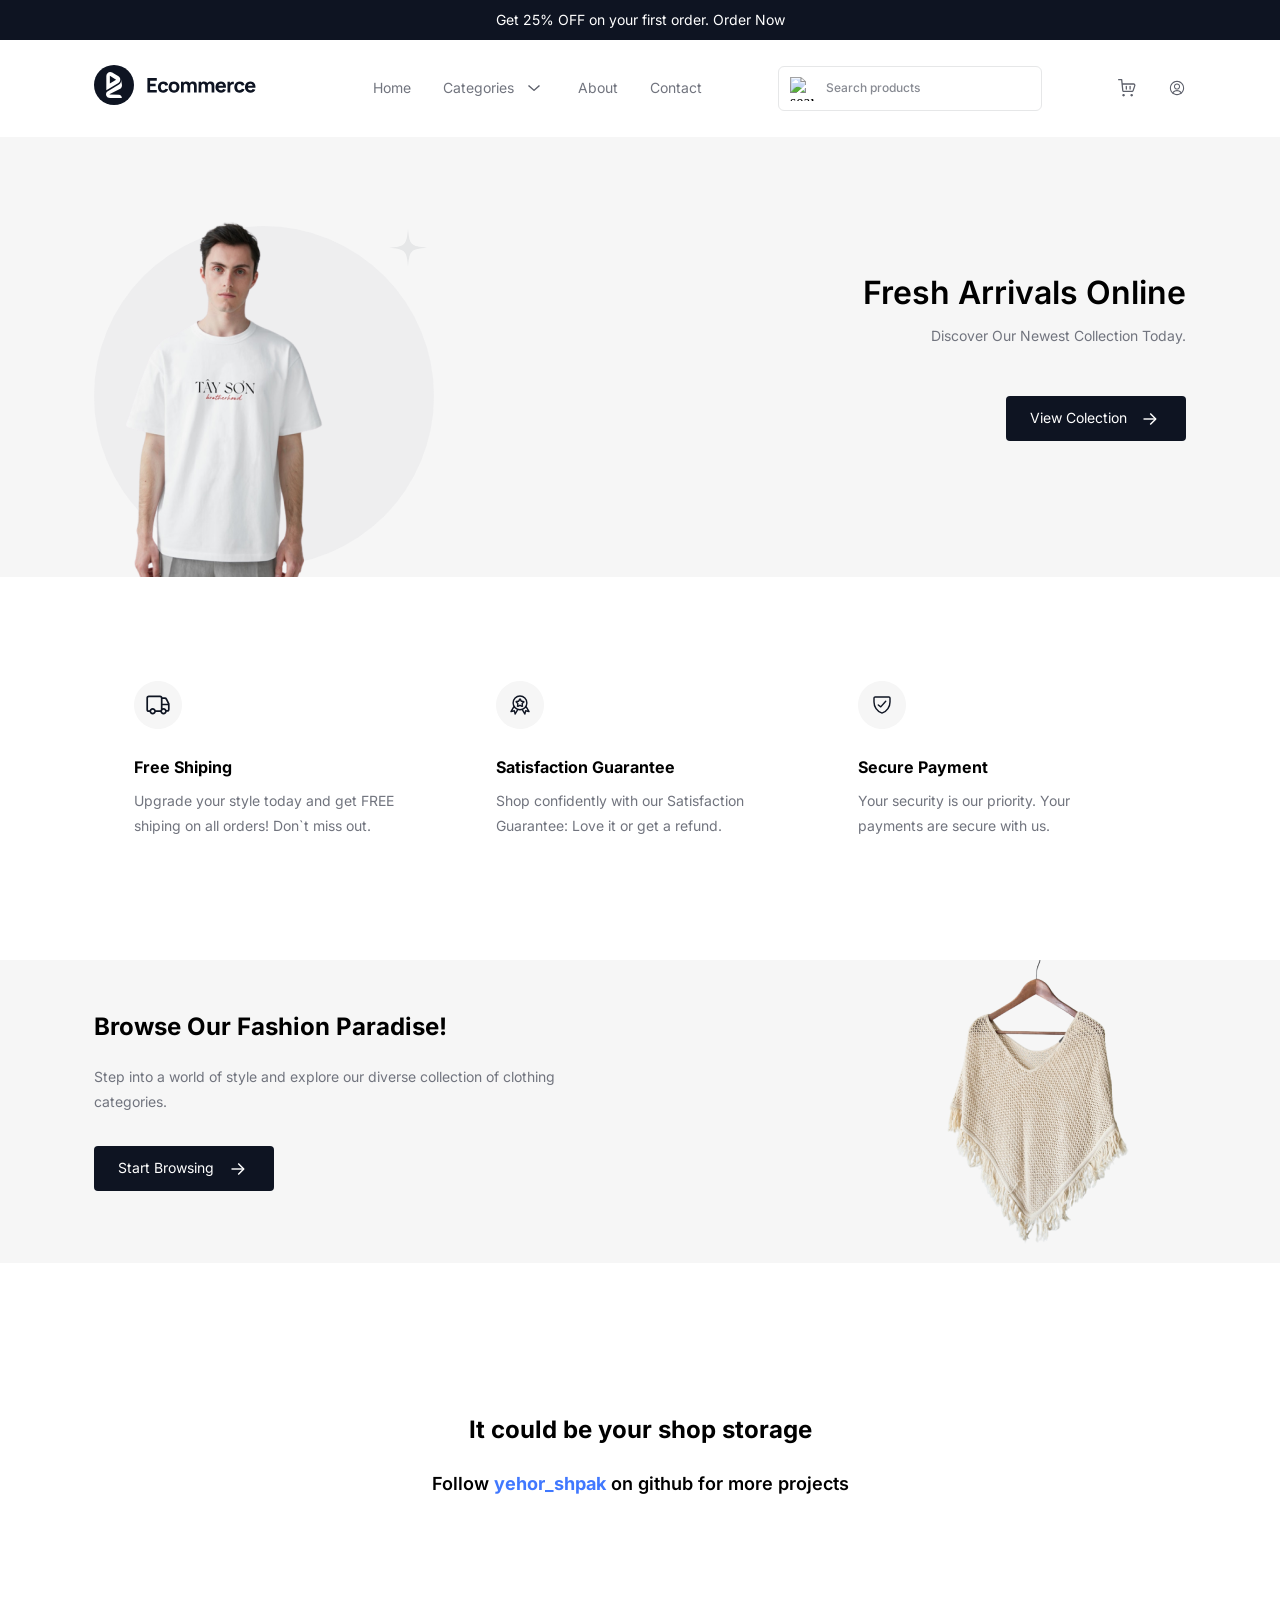
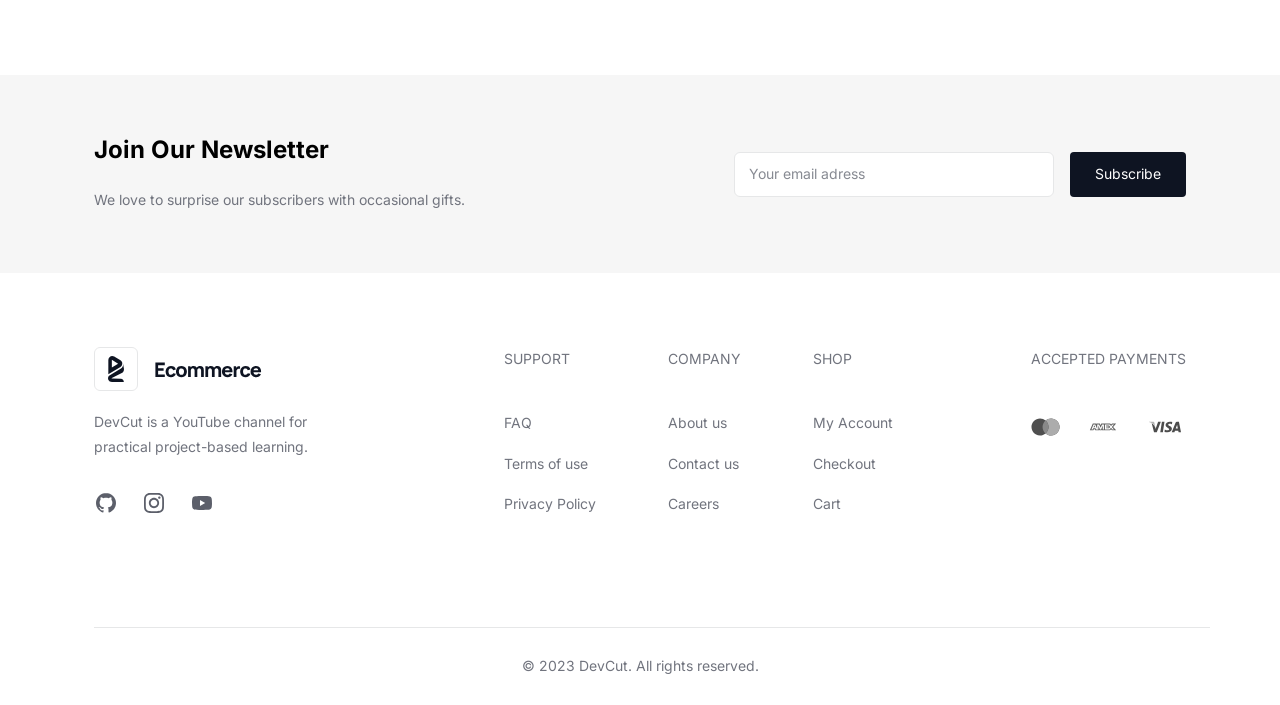
==== about.html @ 6234eda0 "create about page" ====
<!DOCTYPE html>
<html lang="en">

<head>
  <meta charset="UTF-8">
  <meta name="viewport" content="width=device-width, initial-scale=1.0">
  <title>E/About</title>
  <link rel="stylesheet" href="./css/main.css">
  <link rel="stylesheet" href="./css/about.css">
</head>

<body>
  <header>
    <aside class="aside-banner">
      <div class="container">
        <p class="banner">Get 25% OFF on your first order. Order Now</p>
      </div>
    </aside>
    <div class="container">
      <nav class="header__container">
        <a href="/"><img src="./images/svg/logo.svg" alt="logo"></a>
        <ul class="header__container__list">
          <li class="header__container__list__i"><a class="header__container__list__item" href="#">Home</a></li>
          <li class="header__container__list__i header__container__list__categories"><a
              class="header__container__list__item dropdown-menu__toggle" href="./categories.html">
              Categories
              <svg class="droptown__toggle__img" height="24" width="24">
                <use href="/images/svg/icons.svg#icon-Chevron-Down"></use>
              </svg></a>
            <div class="dropdown-menu__container">
              <ul class="dropdown-menu">
                <li class="dropdown-menu__item"><a href="#">Perfume</a></li>
                <li class="dropdown-menu__item"><a href="#">Trousers</a></li>
                <li class="dropdown-menu__item"><a href="#">Shoe</a></li>
                <li class="dropdown-menu__item"><a href="#">Handbag</a></li>
                <li class="dropdown-menu__item"><a href="#">Hat</a></li>
                <li class="dropdown-menu__item"><a href="#">Thermos</a></li>
              </ul>
            </div>
          </li>
          <li class="header__container__list__i"><a class="header__container__list__item" href="#">About</a></li>
          <li class="header__container__list__i"><a class="header__container__list__item" href="#">Contact</a></li>
        </ul>
        <div class="user-search">
          <input class="user__searcher" type="text" name="" id="user__searcher" placeholder=" ">
          <label class="user__searcher__label" for="user__searcher">Search products</label>
          <img class="search-image" src="./images/svg/search.svg" alt="searcher">
        </div>
        <div class="header-section__buttons">
          <button class="header-section__button" type="button">
            <svg height="18" width="18">
              <use href="/images/svg/icons.svg#icon-cart_button"></use>
            </svg>
          </button>
          <button class="header-section__button" type="button">
            <svg height="18" width="18">
              <use href="/images/svg/icons.svg#icon-User_button"></use>
            </svg>
          </button>
        </div>
      </nav>
    </div>
  </header>
  <main>
    <section class="hero-section">
      <div class="container">
        <div class="hero-section__container">
          <div class="text">
            <h2 class="hero-section__container__heading">Fresh Arrivals Online</h2>
            <p class="hero-section__container__paragraph">Discover Our Newest Collection Today.</p>
            <a class="button buttons-center" href="./categories.html">View Colection<svg width="24" height="24">
                <use href="/images/svg/icons.svg#icon-Arrow-Right"></use>
              </svg>
            </a>
          </div>
          <div class="images">
            <img class="hero-section__image" src="./images/man-white-t-shirt.png" alt="Men">
          </div>
        </div>
      </div>
    </section>
    <section class="advantages-section">
      <div class="container">
        <ul class="advantages-section__list">
          <li class="advantages-section__list__item">
            <article>
              <svg class="advantages-section__list__item__image" width="48" height="48">
                <use href="/images/svg/icons.svg#icon-delivery-car"></use>
              </svg>
              <h5 class="advantages-section__list__item__heading">Free Shiping</h5>
              <p>Upgrade your style today and get FREE shiping on all orders! Don`t miss out.</p>
            </article>
          </li>
          <li class="advantages-section__list__item">
            <article>
              <svg class="advantages-section__list__item__image" width="48" height="48">
                <use href="/images/svg/icons.svg#icon-medal"></use>
              </svg>
              <h5 class="advantages-section__list__item__heading">Satisfaction Guarantee</h5>
              <p>Shop confidently with our Satisfaction Guarantee: Love it or get a refund.</p>
            </article>
          </li>
          <li class="advantages-section__list__item">
            <article>
              <svg class="advantages-section__list__item__image" width="48" height="48">
                <use href="/images/svg/icons.svg#icon-security"></use>
              </svg>
              <h5 class="advantages-section__list__item__heading">Secure Payment</h5>
              <p>Your security is our priority. Your payments are secure with us.</p>
            </article>
          </li>
        </ul>
      </div>
    </section>
    <section class="browsing-section">
      <div class="container">
        <div class="browsing-section__container">
          <div>
            <h3 class="browsing-section__heading">Browse Our Fashion Paradise!</h3>
            <p class="browsing-section__text">Step into a world of style and explore our diverse collection of clothing
              categories.</p>
            <a class="button buttons-center" href="./categories.html">Start Browsing <svg width="24" height="24">
                <use href="/images/svg/icons.svg#icon-Arrow-Right"></use>
              </svg></a>
          </div>
          <img class="browsing-section__image" src="./images/blouse.png" alt="Blouse">
        </div>
      </div>
    </section>
    <section class="description-section">
      <div class="container">
        <div class="description-section__container">
          <h3>It could be your shop storage </h3>
          <h4>Follow <a class="description-section__url" href="https://github.com/shpakegorka">yehor_shpak</a> on github for more
          projects</h4>
        </div>
      </div>
    </section>
    <section class="pre-footer-section">
      <div class="container">
        <div class="pre-footer-section__container">
          <div class="pre-footer-section__container__text">
            <h3>Join Our Newsletter</h3>
            <p>We love to surprise our subscribers with occasional gifts.</p>
          </div>
          <div class="user-email">
            <input class="user-email__input" type="text" name="" id="user-email" placeholder=" ">
            <label class="user-email__input__label" for="user-email">Your email adress</label>
            <button class="button subscribe-button" type="button">Subscribe</button>
          </div>
        </div>
      </div>
    </section>
  </main>
  <footer>
    <div class="container">
      <div class="footer__container">
        <div class="footer__container__logos">
          <a href="/">
            <img class="footer__container__logo" src="./images/svg/footer-logo.svg" alt="logo">
          </a>
          <p class="footer__container__logos__text">DevCut is a YouTube channel for practical project-based learning.
          </p>
          <div class="footer__container__logos__socials">
            <a href="#" target="_blank">
              <svg height="24" width="24">
                <use href="/images/svg/icons.svg#icon-Github"></use>
              </svg>
            </a>
            <a href="#" target="_blank">
              <svg height="24" width="24">
                <use href="/images/svg/icons.svg#icon-Instagram"></use>
              </svg>
            </a>
            <a href="#" target="_blank">
              <svg height="24" width="24">
                <use href="/images/svg/icons.svg#icon-Youtube"></use>
              </svg>
            </a>
          </div>
        </div>
        <div class="footer__container__text">
          <div>
            <p class="footer__container__text__heading">SUPPORT</p>
            <a href="#">
              <p class="footer__container__text__paragraph">FAQ</p>
            </a>
            <a href="#">
              <p class="footer__container__text__paragraph">Terms of use</p>
            </a>
            <a href="#">
              <p>Privacy Policy</p>
            </a>
          </div>
          <div>
            <p class="footer__container__text__heading">COMPANY</p>
            <a href="#">
              <p class="footer__container__text__paragraph">About us</p>
            </a>
            <a href="#">
              <p class="footer__container__text__paragraph">Contact us</p>
            </a>
            <a href="#">
              <p>Careers</p>
            </a>
          </div>
          <div>
            <p class="footer__container__text__heading">SHOP</p>
            <a href="#">
              <p class="footer__container__text__paragraph">My Account</p>
            </a>
            <a href="#">
              <p class="footer__container__text__paragraph">Checkout</p>
            </a>
            <a href="#">
              <p>Cart</p>
            </a>
          </div>
        </div>
        <div>
          <p class="footer__container__text__payments">ACCEPTED PAYMENTS</p>
          <div class="footer__container__payments__logos">
            <svg width="30" height="32">
              <use href="/images/svg/icons.svg#icon-Mastercard"></use>
            </svg>
            <svg width="56" height="32">
              <use href="/images/svg/icons.svg#icon-Amex"></use>
            </svg>
            <svg width="42" height="32">
              <use href="/images/svg/icons.svg#icon-Visa"></use>
            </svg>
          </div>
        </div>
      </div>
      <div class="footer__ended__container">
        <p class="footer__ended__text">&copy 2023 DevCut. All rights reserved.</p>
      </div>
    </div>
  </footer>
</body>

</html>
---- css/main.css ----
/* inter-regular - Regular */
@font-face {
  font-display: swap;
  font-family: 'Inter';
  font-style: normal;
  font-weight: 400;
  src: url('../fonts/inter-v20-latin-regular.woff2') format('woff2');
}

/* inter-500 - Medium */
@font-face {
  font-display: swap;
  font-family: 'Inter';
  font-style: normal;
  font-weight: 500;
  src: url('../fonts/inter-v20-latin-500.woff2') format('woff2');
}

/* inter-600 - Semi Bold */
@font-face {
  font-display: swap;
  font-family: 'Inter';
  font-style: normal;
  font-weight: 600;
  src: url('../fonts/inter-v20-latin-600.woff2') format('woff2');
}

/* inter-700 - Bold */
@font-face {
  font-display: swap;
  font-family: 'Inter';
  font-style: normal;
  font-weight: 700;
  src: url('../fonts/inter-v20-latin-700.woff2') format('woff2');
}

:root {
  --color-primary-b900: #4078FF;
  --color-primary-b800: #5C83FF;
  --color-primary-b700: #728FFF;
  --color-primary-b600: #869AFF;
  --color-primary-b500: #97A6FF;
  --color-primary-b400: #A8B2FF;
  --color-primary-b300: #B7BFFF;
  --color-primary-b200: #E3E5FF;
  --color-primary-b100: #F0F1FF;

  --color-neutral-b900: #0E1422;
  --color-neutral-b700: #333845;
  --color-neutral-b600: #474B57;
  --color-neutral-b500: #5C5F6A;
  --color-neutral-b400: #71747E;
  --color-neutral-b300: #878A92;
  --color-neutral-b200: #B6B7BC;
  --color-neutral-b100: #E6E7E8;

  --color-neutral-w200: #E9E9EB;
  --color-neutral-w100: #F6F6F6;
  --color-neutral-w900: #FFFFFF;

  --color-semantic-blue-b900: #306CEF;
  --color-semantic-blue-b800: #477CF1;
  --color-semantic-blue-b700: #5E8CF3;
  --color-semantic-blue-b600: #759DF4;
  --color-semantic-blue-b500: #8CADF6;
  --color-semantic-blue-b400: #A3BEF8;
  --color-semantic-blue-b300: #BACEFA;
  --color-semantic-blue-b200: #D1DEFB;
  --color-semantic-blue-b100: #E8EFFD;

  --color-semantic-green-g900: #057234;
  --color-semantic-green-g800: #2C7F45;
  --color-semantic-green-g700: #458B56;
  --color-semantic-green-g600: #5A9868;
  --color-semantic-green-g500: #6FA479;
  --color-semantic-green-g400: #83B18B;
  --color-semantic-green-g300: #98BE9E;
  --color-semantic-green-g200: #C1D8C4;
  --color-semantic-green-g100: #D5E5D7;

  --color-semantic-red-r900: #BE1313;
  --color-semantic-red-r800: #C83727;
  --color-semantic-red-r700: #D14F3A;
  --color-semantic-red-r600: #D9644E;
  --color-semantic-red-r500: #E17862;
  --color-semantic-red-r400: #E88C77;
  --color-semantic-red-r300: #EE9F8D;
  --color-semantic-red-r200: #F8C5B9;
  --color-semantic-red-r100: #FBD9D0;


  --color-semantic-yellow-y900: #F3B40A;
  --color-semantic-yellow-y800: #F6BB33;
  --color-semantic-yellow-y700: #F9C14C;
  --color-semantic-yellow-y600: #FBC862;
  --color-semantic-yellow-y500: #FDCF76;
  --color-semantic-yellow-y400: #FFD58A;
  --color-semantic-yellow-y300: #FFDC9E;
  --color-semantic-yellow-y200: #FFEAC4;
  --color-semantic-yellow-y100: #FFF1D8;

  --color-primary-brown-b100: #48321C;
}


/* Base */

* {
  box-sizing: border-box;
}

body {
  margin: 0;
}

h1, h2, h3, h4, h5, h6, p, a, span {
  margin-top: 0;
}

.aside-banner {
  background-color: var(--color-neutral-b900);
}

.container {
  padding: 0 24px;
  margin: 0 auto;
  width: 100%;
  max-width: 1140px;
}


a {
  text-decoration: none;
  color: var(--color-neutral-b900);
}

ul {
  list-style-type: none;
}

h1 {
  font-family: 'Inter', sans-serif;
  font-size: 40px;
  line-height: 150%;
  font-weight: 600;
}

h2 {
  font-family: 'Inter', sans-serif;
  font-size: 32px;
  font-weight: 600;
}

h3 {
  font-family: 'Inter', sans-serif;
  font-size: 24px;
  font-weight: 700;
}

h4 {
  font-family: 'Inter', sans-serif;
  font-size: 18px;
  font-weight: 600;
}

h5 {
  font-family: 'Inter', sans-serif;
  font-size: 16px;
  font-weight: 700;
}

h6 {
  font-family: 'Inter', sans-serif;
  font-size: 14px;
  font-weight: 600;
}

p, a, button, span {
  font-family: 'Inter', sans-serif;
  font-size: 14px;
  line-height: 175%;
  font-weight: 400;
  color: var(--color-neutral-b400);
  margin-bottom: 0;
}

label {
  font-family: 'Inter', sans-serif;
  font-size: 12px;
  line-height: 24px;
  font-weight: 500;
  color: var(--color-neutral-b300);
}

/* Banner */

.banner {
  background-color: var(--color-neutral-b900);
  color: var(--color-neutral-w900);
  text-align: center;
  height: 40px;
  padding: 8px 0;
  margin-bottom: 0;
}


/* Header  */

header {
  position: relative;
  z-index: 4;
}

.header__container {
  display: flex;
  flex-direction: row;
  justify-content: space-between;
  align-items: center;
  flex-grow: 1;
  padding: 20px 0;
}

.header__container__list {
  display: flex;
  flex-direction: row;
  gap: 32px;
}

.header__container__list__item {
  display: flex;
  align-items: center;
  gap: 8px;
}

.header__container__list__i:hover {
  transform: scale(1.05);
}

.header__container__list__categories {
  display: inline-flex;
  position: relative;
}

.droptown__toggle__img:hover {
  transform: rotate(180deg);
}

.dropdown-menu__container {
  position: absolute;
  top: 100%;
  left: 0px;
  background-color: var(--color-neutral-b100);
  border-radius: 4px;
  opacity: 0;
  visibility: hidden;
  transform: translateY(10px);
  transition: opacity 0.2s ease, transform 0.2s ease, visibility 0.2s;
  transition-duration: 0.5s;
}

.header__container__list__categories:hover .dropdown-menu__container {
  opacity: 1;
  visibility: visible;
  transform: translateY(0);
}

.droptown__toggle__img {
  transition-duration: 0.5s;
}

.header__container__list__categories:hover .droptown__toggle__img {
  transform: rotate(180deg);
}

.dropdown-menu {
  padding: 0 35px 0 5px;
}

.dropdown-menu__item:hover {
  cursor: pointer;
  transform: scale(1.05);
}

.search-image {
  height: 46px;
  width: 48px;
  padding: 11px 12px;
  position: absolute;
  top: 0px;
  left: 0px;
}

.user-search {
  position: relative;
}

.user__searcher {
  width: 264px;
  height: 45px;
  border: 1px solid var(--color-neutral-b100);
  border-radius: 6px;
  padding: 10px 20px 10px 48px;
  color: var(--color-neutral-b500);
  font-family: 'Inter', sans-serif;
}

.user__searcher:focus {
  border-color: var(--color-neutral-b300);
  outline: none;
}

.user__searcher:focus + .user__searcher__label {
  display: none;
}

.user__searcher:not(:placeholder-shown)+ .user__searcher__label {
  display: none;
}

.user__searcher__label {
  position: absolute;
  left: 48px;
  top: 10px;
  display: flex;
  align-items: center;
  pointer-events: none;
}

.user__searcher__label:hover {
  cursor: text;
}

.header-section__buttons {
  display: flex;
  gap: 32px;
}

.header-section__button {
  background: none;
  border: none;
  padding: 0;
  max-height: 18px;
}

.header-section__button:hover {
  cursor: pointer;
  transform: scale(1.05);
}

/* Hero-section */

.hero-section {
  background-color: var(--color-neutral-w100);
  margin-bottom: 88px;
}

.hero-section__container {
  position: relative;
  padding: 136px 0 ;
  display: flex;
  flex-direction: row;
}

.text {
  flex-grow: 1;
}

.hero-section__container__heading {
  margin-bottom: 12px;
}

.hero-section__container__paragraph {
  margin-bottom: 48px;
}

.images::before {
  position: absolute;
  content: "";
  display: block;
  height: 340px;
  width: 340px;
  bottom: 11px;
  right: 0;
  background-image: url(/images/svg/ellipse.svg);
  background-repeat: no-repeat;
  z-index: 0;
}

.images::after {
  position: absolute;
  content: "";
  display: block;
  height: 38px;
  width: 38px;
  top: 92px;
  right: 295px;
  background-image: url(/images/svg/starsvg.svg);
  background-repeat: no-repeat;
  z-index: 0;
}

.hero-section__image {
  position: absolute;
  top: 66px;
  right: 0px;
  z-index: 1;
}

/* Advantages-section */
.advantages-section {
  margin-bottom: 72px;
}

.advantages-section__list {
  display: flex;
  justify-content: space-between;
}

.advantages-section__list__item {
  flex-basis: 328px;
  padding: 16px 56px 50px 0;
}

.advantages-section__list__item__image {
  margin-bottom: 24px;
}

.advantages-section__list__item__heading {
  margin-bottom: 12px;
}

/* Product-section */
.products-section {
  margin-bottom: 168px;
}

.products-section__container {
  display: flex;
  flex-direction: column;
  align-items: center;

}

.section__list__image {
  margin-bottom: 24px;
}

.section__list {
  display: flex;
  overflow: hidden;
  flex-wrap: wrap;
  justify-content: center;
  padding-left: 0;
  gap: 20px;
}

.section__list__li {
  flex-basis: calc(100%/4 - 60px);
}

.section__list__item {
  padding: 16px 8px;
}

.section__list__item:hover {
  transform: scale(1.05);
  transition: 0.5s;
  box-shadow: 0px 2px 3px 0px var(--color-neutral-b100), 2px 0px 3px 0px var(--color-neutral-b100);
}

.section__list__text {
  color: var(--color-neutral-b900);
  margin-bottom: 12px;
}

.section__list__container {
  display: flex;
  align-items: center;
  gap: 16px;
}

.section__list__label {
  color: var(--color-neutral-b900);
  border: 1px solid var(--color-neutral-b100);
  border-radius: 25px;
  padding: 2px 16px;
}

/* Browsing-section */

.browsing-section {
  background-color: var(--color-neutral-w100);
  margin-bottom: 152px;
}

.browsing-section__container {
  position: relative;
  padding: 52px 0 72px 0;
  display: flex;
  justify-content: space-between;
}

.browsing-section__heading {
  margin-bottom: 24px;
}

.browsing-section__text {
  margin-bottom: 32px;
  width: 462px;
}

.browsing-section__image {
  position: absolute;
  top: 0;
  right: 40px;
}

/* Latest-product-section */
.latest-product-section {
  margin-bottom: 192px;
}

.latest-product-section__button {
  margin-bottom: 48px;
}

.latest-product-section__image {
  margin-bottom: 24px;
}

.latest-product-section__container {
  display: flex;
  flex-direction: column;
  align-items: center;
}

.featured-product-section__button {
  background-color: transparent;
  border: 1px solid var(--color-neutral-w200);
  border-radius: 25px;
  padding: 3px 16px;
  color: var(--color-neutral-b900);
}

.featured-product-section__button:hover {
  cursor: pointer;
}

.latest-product-section__button {
  background-color: transparent;
  border: 1px solid transparent;
  padding: 3px 16px;
  color: var(--color-neutral-b500);
}

.latest-product-section__button:hover {
  cursor: pointer;
  border: 1px solid var(--color-neutral-w200);
  border-radius: 25px;
  color: var(--color-neutral-b900);
}

/* Pre-footer-section */

.pre-footer-section {
  background-color: var(--color-neutral-w100);
  margin-bottom: 74px;
}

.pre-footer-section__container {
  padding: 60px 0;
  display: flex;
  align-items: center;
}

.pre-footer-section__container__text {
  flex-grow: 1;
}

.user-email {
  position: relative;
  display: flex;
  justify-content: space-between;
  gap: 16px;
}

.user-email__input {
  padding: 10px 15px;
  width: 320px;
  height: 45px;
  border: 1px solid var(--color-neutral-b100);
  border-radius: 6px;
  color: var(--color-neutral-b500);
  font-family: 'Inter', sans-serif;
  font-size: 14px;
  font-weight: 400;
}

.user-email__input:focus {
  border-color: var(--color-neutral-b300);
  outline: none;
}

.user-email__input__label {
  position: absolute;
  left: 15px;
  top: 10px;
  font-family: "Inter", sans-serif;
  font-size: 14px;
  font-weight: 400;
}

.user-email__input__label:hover {
  cursor: text;
}

.user-email__input:focus +
.user-email__input__label {
  display: none;
}

.user-email__input:not(:placeholder-shown) +
.user-email__input__label {
  display: none;
}

/* Footer */

.footer__container {
  margin-bottom: 104px;
  display: flex;
}

.footer__container__logos {
  flex-basis: 272px;
}

.footer__container__logo {
  margin-bottom: 12px;
}

.footer__container__logos__text {
  margin-bottom: 32px;
}

.footer__container__logos__socials {
  display: flex;
  justify-content: start;
  gap: 24px;

}

.footer__container__text {
  display: flex;
  justify-content: center;
  gap: 72px;
  flex-grow: 1;
}

.footer__container__text__heading {
  margin-bottom: 40px;
}

.footer__container__text__paragraph {
  margin-bottom: 16px;
}

.footer__container__text__payments {
  margin-bottom: 40px;
}

.footer__container__payments__logos {
  display: flex;
  justify-content: space-between;
}

.footer__ended__container {
  position: relative;
  display: flex;
  justify-content: center;
  padding: 27px 0;
}

.footer__ended__text::before {
  position: absolute;
  left: 0;
  top: 0;
  display: block;
  content: " ";
  width: 1116px;
  height: 1px;
  background-color: var(--color-neutral-b100);
}

/* Button */
.button {
  width: 180px;
  height: 45px;
  background-color: var(--color-neutral-b900);
  color: var(--color-neutral-w900);
  border: none;
  border-radius: 4px;
  padding: 10px 24px;
}

.button:hover {
  cursor: pointer;
  background-color: var(--color-neutral-b700);
}

.subscribe-button {
  width: 116px;
}

.buttons-center {
  display: flex;
  align-items: center;
  justify-content: space-between;
}
---- css/about.css ----
/* Hero-section */

.hero-section {
  background-color: var(--color-neutral-w100);
  margin-bottom: 88px;
}

.hero-section__container {
  position: relative;
  padding: 136px 0;
  display: flex;
  flex-direction: row;
}

.text {
  flex-grow: 1;
  display: flex;
  flex-direction: column;
  align-items: flex-end;
}

.hero-section__container__heading {
  margin-bottom: 12px;
}

.hero-section__container__paragraph {
  margin-bottom: 48px;
}

.images::before {
  position: absolute;
  content: "";
  display: block;
  height: 340px;
  width: 340px;
  left: 0;
  bottom: 11px;
  right: 0;
  background-image: url(/images/svg/ellipse.svg);
  background-repeat: no-repeat;
  z-index: 0;
}

.images::after {
  position: absolute;
  content: "";
  display: block;
  height: 38px;
  width: 38px;
  top: 92px;
  left: 295px;
  background-image: url(/images/svg/starsvg.svg);
  background-repeat: no-repeat;
  z-index: 0;
}

.hero-section__image {
  position: absolute;
  top: 66px;
  left: 0px;
  z-index: 1;
}

/* Advantages-section */
.advantages-section {
  margin-bottom: 72px;
}

.advantages-section__list {
  display: flex;
  justify-content: space-between;
}

.advantages-section__list__item {
  flex-basis: 328px;
  padding: 16px 56px 50px 0;
}

.advantages-section__list__item__image {
  margin-bottom: 24px;
}

.advantages-section__list__item__heading {
  margin-bottom: 12px;
}

/* Describe-section */
.description-section__container {
  display: flex;
  flex-direction: column;
  justify-content: center;
  align-items: center;
  margin-bottom: 152px;
}

.description-section__url {
  font-family: "Inter", sans-serif;
  font-size: 18px;
  font-weight: 800;
  color: var(--color-primary-b900);
  text-align: center;
}
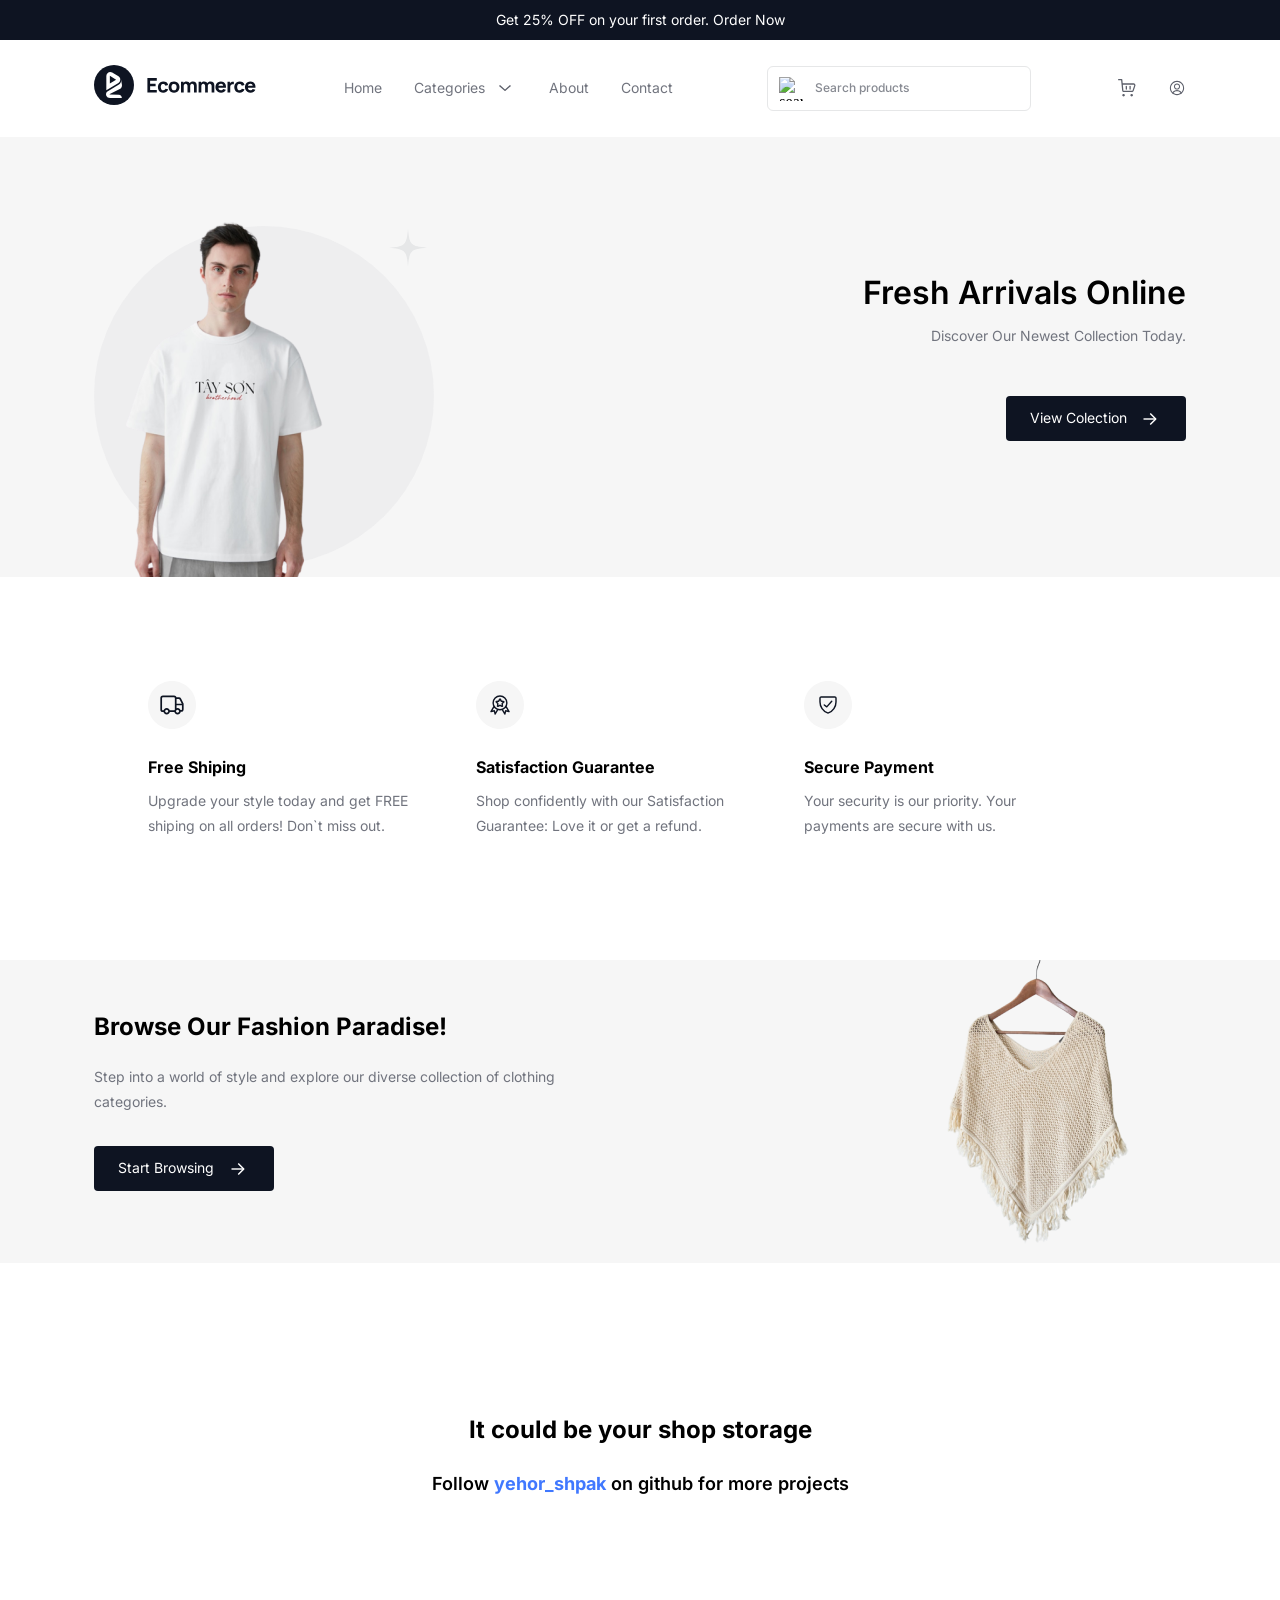
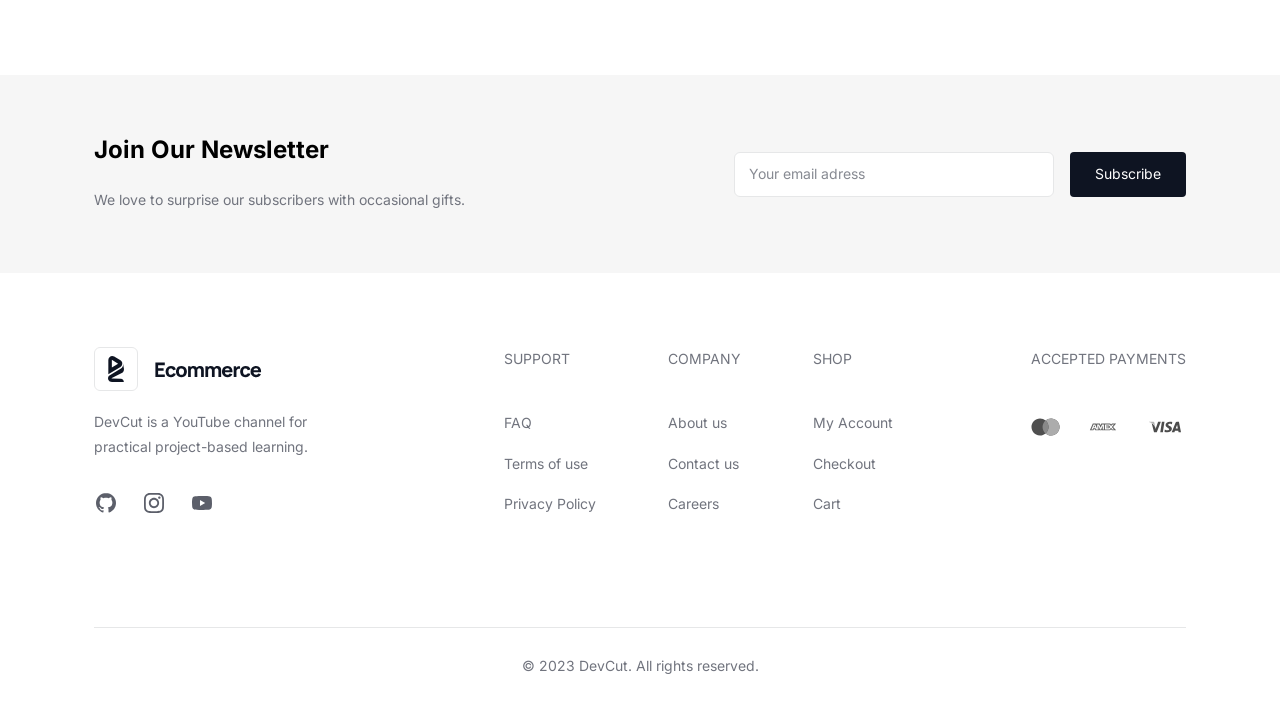
==== commit 51a511f2: "pre-install cart" ====
--- a/about.html
+++ b/about.html
@@ -6,10 +6,9 @@
   <meta name="viewport" content="width=device-width, initial-scale=1.0">
   <title>E/About</title>
   <link rel="stylesheet" href="./css/main.css">
-  <link rel="stylesheet" href="./css/about.css">
 </head>
 
-<body>
+<body class="page-about">
   <header>
     <aside class="aside-banner">
       <div class="container">
@@ -38,8 +37,8 @@
               </ul>
             </div>
           </li>
-          <li class="header__container__list__i"><a class="header__container__list__item" href="#">About</a></li>
-          <li class="header__container__list__i"><a class="header__container__list__item" href="#">Contact</a></li>
+          <li class="header__container__list__i"><a class="header__container__list__item" href="./about.html">About</a></li>
+          <li class="header__container__list__i"><a class="header__container__list__item" href="./contact.html">Contact</a></li>
         </ul>
         <div class="user-search">
           <input class="user__searcher" type="text" name="" id="user__searcher" placeholder=" ">
--- a/css/main.css
+++ b/css/main.css
@@ -1,719 +1 @@
-/* inter-regular - Regular */
-@font-face {
-  font-display: swap;
-  font-family: 'Inter';
-  font-style: normal;
-  font-weight: 400;
-  src: url('../fonts/inter-v20-latin-regular.woff2') format('woff2');
-}
-
-/* inter-500 - Medium */
-@font-face {
-  font-display: swap;
-  font-family: 'Inter';
-  font-style: normal;
-  font-weight: 500;
-  src: url('../fonts/inter-v20-latin-500.woff2') format('woff2');
-}
-
-/* inter-600 - Semi Bold */
-@font-face {
-  font-display: swap;
-  font-family: 'Inter';
-  font-style: normal;
-  font-weight: 600;
-  src: url('../fonts/inter-v20-latin-600.woff2') format('woff2');
-}
-
-/* inter-700 - Bold */
-@font-face {
-  font-display: swap;
-  font-family: 'Inter';
-  font-style: normal;
-  font-weight: 700;
-  src: url('../fonts/inter-v20-latin-700.woff2') format('woff2');
-}
-
-:root {
-  --color-primary-b900: #4078FF;
-  --color-primary-b800: #5C83FF;
-  --color-primary-b700: #728FFF;
-  --color-primary-b600: #869AFF;
-  --color-primary-b500: #97A6FF;
-  --color-primary-b400: #A8B2FF;
-  --color-primary-b300: #B7BFFF;
-  --color-primary-b200: #E3E5FF;
-  --color-primary-b100: #F0F1FF;
-
-  --color-neutral-b900: #0E1422;
-  --color-neutral-b700: #333845;
-  --color-neutral-b600: #474B57;
-  --color-neutral-b500: #5C5F6A;
-  --color-neutral-b400: #71747E;
-  --color-neutral-b300: #878A92;
-  --color-neutral-b200: #B6B7BC;
-  --color-neutral-b100: #E6E7E8;
-
-  --color-neutral-w200: #E9E9EB;
-  --color-neutral-w100: #F6F6F6;
-  --color-neutral-w900: #FFFFFF;
-
-  --color-semantic-blue-b900: #306CEF;
-  --color-semantic-blue-b800: #477CF1;
-  --color-semantic-blue-b700: #5E8CF3;
-  --color-semantic-blue-b600: #759DF4;
-  --color-semantic-blue-b500: #8CADF6;
-  --color-semantic-blue-b400: #A3BEF8;
-  --color-semantic-blue-b300: #BACEFA;
-  --color-semantic-blue-b200: #D1DEFB;
-  --color-semantic-blue-b100: #E8EFFD;
-
-  --color-semantic-green-g900: #057234;
-  --color-semantic-green-g800: #2C7F45;
-  --color-semantic-green-g700: #458B56;
-  --color-semantic-green-g600: #5A9868;
-  --color-semantic-green-g500: #6FA479;
-  --color-semantic-green-g400: #83B18B;
-  --color-semantic-green-g300: #98BE9E;
-  --color-semantic-green-g200: #C1D8C4;
-  --color-semantic-green-g100: #D5E5D7;
-
-  --color-semantic-red-r900: #BE1313;
-  --color-semantic-red-r800: #C83727;
-  --color-semantic-red-r700: #D14F3A;
-  --color-semantic-red-r600: #D9644E;
-  --color-semantic-red-r500: #E17862;
-  --color-semantic-red-r400: #E88C77;
-  --color-semantic-red-r300: #EE9F8D;
-  --color-semantic-red-r200: #F8C5B9;
-  --color-semantic-red-r100: #FBD9D0;
-
-
-  --color-semantic-yellow-y900: #F3B40A;
-  --color-semantic-yellow-y800: #F6BB33;
-  --color-semantic-yellow-y700: #F9C14C;
-  --color-semantic-yellow-y600: #FBC862;
-  --color-semantic-yellow-y500: #FDCF76;
-  --color-semantic-yellow-y400: #FFD58A;
-  --color-semantic-yellow-y300: #FFDC9E;
-  --color-semantic-yellow-y200: #FFEAC4;
-  --color-semantic-yellow-y100: #FFF1D8;
-
-  --color-primary-brown-b100: #48321C;
-}
-
-
-/* Base */
-
-* {
-  box-sizing: border-box;
-}
-
-body {
-  margin: 0;
-}
-
-h1, h2, h3, h4, h5, h6, p, a, span {
-  margin-top: 0;
-}
-
-.aside-banner {
-  background-color: var(--color-neutral-b900);
-}
-
-.container {
-  padding: 0 24px;
-  margin: 0 auto;
-  width: 100%;
-  max-width: 1140px;
-}
-
-
-a {
-  text-decoration: none;
-  color: var(--color-neutral-b900);
-}
-
-ul {
-  list-style-type: none;
-}
-
-h1 {
-  font-family: 'Inter', sans-serif;
-  font-size: 40px;
-  line-height: 150%;
-  font-weight: 600;
-}
-
-h2 {
-  font-family: 'Inter', sans-serif;
-  font-size: 32px;
-  font-weight: 600;
-}
-
-h3 {
-  font-family: 'Inter', sans-serif;
-  font-size: 24px;
-  font-weight: 700;
-}
-
-h4 {
-  font-family: 'Inter', sans-serif;
-  font-size: 18px;
-  font-weight: 600;
-}
-
-h5 {
-  font-family: 'Inter', sans-serif;
-  font-size: 16px;
-  font-weight: 700;
-}
-
-h6 {
-  font-family: 'Inter', sans-serif;
-  font-size: 14px;
-  font-weight: 600;
-}
-
-p, a, button, span {
-  font-family: 'Inter', sans-serif;
-  font-size: 14px;
-  line-height: 175%;
-  font-weight: 400;
-  color: var(--color-neutral-b400);
-  margin-bottom: 0;
-}
-
-label {
-  font-family: 'Inter', sans-serif;
-  font-size: 12px;
-  line-height: 24px;
-  font-weight: 500;
-  color: var(--color-neutral-b300);
-}
-
-/* Banner */
-
-.banner {
-  background-color: var(--color-neutral-b900);
-  color: var(--color-neutral-w900);
-  text-align: center;
-  height: 40px;
-  padding: 8px 0;
-  margin-bottom: 0;
-}
-
-
-/* Header  */
-
-header {
-  position: relative;
-  z-index: 4;
-}
-
-.header__container {
-  display: flex;
-  flex-direction: row;
-  justify-content: space-between;
-  align-items: center;
-  flex-grow: 1;
-  padding: 20px 0;
-}
-
-.header__container__list {
-  display: flex;
-  flex-direction: row;
-  gap: 32px;
-}
-
-.header__container__list__item {
-  display: flex;
-  align-items: center;
-  gap: 8px;
-}
-
-.header__container__list__i:hover {
-  transform: scale(1.05);
-}
-
-.header__container__list__categories {
-  display: inline-flex;
-  position: relative;
-}
-
-.droptown__toggle__img:hover {
-  transform: rotate(180deg);
-}
-
-.dropdown-menu__container {
-  position: absolute;
-  top: 100%;
-  left: 0px;
-  background-color: var(--color-neutral-b100);
-  border-radius: 4px;
-  opacity: 0;
-  visibility: hidden;
-  transform: translateY(10px);
-  transition: opacity 0.2s ease, transform 0.2s ease, visibility 0.2s;
-  transition-duration: 0.5s;
-}
-
-.header__container__list__categories:hover .dropdown-menu__container {
-  opacity: 1;
-  visibility: visible;
-  transform: translateY(0);
-}
-
-.droptown__toggle__img {
-  transition-duration: 0.5s;
-}
-
-.header__container__list__categories:hover .droptown__toggle__img {
-  transform: rotate(180deg);
-}
-
-.dropdown-menu {
-  padding: 0 35px 0 5px;
-}
-
-.dropdown-menu__item:hover {
-  cursor: pointer;
-  transform: scale(1.05);
-}
-
-.search-image {
-  height: 46px;
-  width: 48px;
-  padding: 11px 12px;
-  position: absolute;
-  top: 0px;
-  left: 0px;
-}
-
-.user-search {
-  position: relative;
-}
-
-.user__searcher {
-  width: 264px;
-  height: 45px;
-  border: 1px solid var(--color-neutral-b100);
-  border-radius: 6px;
-  padding: 10px 20px 10px 48px;
-  color: var(--color-neutral-b500);
-  font-family: 'Inter', sans-serif;
-}
-
-.user__searcher:focus {
-  border-color: var(--color-neutral-b300);
-  outline: none;
-}
-
-.user__searcher:focus + .user__searcher__label {
-  display: none;
-}
-
-.user__searcher:not(:placeholder-shown)+ .user__searcher__label {
-  display: none;
-}
-
-.user__searcher__label {
-  position: absolute;
-  left: 48px;
-  top: 10px;
-  display: flex;
-  align-items: center;
-  pointer-events: none;
-}
-
-.user__searcher__label:hover {
-  cursor: text;
-}
-
-.header-section__buttons {
-  display: flex;
-  gap: 32px;
-}
-
-.header-section__button {
-  background: none;
-  border: none;
-  padding: 0;
-  max-height: 18px;
-}
-
-.header-section__button:hover {
-  cursor: pointer;
-  transform: scale(1.05);
-}
-
-/* Hero-section */
-
-.hero-section {
-  background-color: var(--color-neutral-w100);
-  margin-bottom: 88px;
-}
-
-.hero-section__container {
-  position: relative;
-  padding: 136px 0 ;
-  display: flex;
-  flex-direction: row;
-}
-
-.text {
-  flex-grow: 1;
-}
-
-.hero-section__container__heading {
-  margin-bottom: 12px;
-}
-
-.hero-section__container__paragraph {
-  margin-bottom: 48px;
-}
-
-.images::before {
-  position: absolute;
-  content: "";
-  display: block;
-  height: 340px;
-  width: 340px;
-  bottom: 11px;
-  right: 0;
-  background-image: url(/images/svg/ellipse.svg);
-  background-repeat: no-repeat;
-  z-index: 0;
-}
-
-.images::after {
-  position: absolute;
-  content: "";
-  display: block;
-  height: 38px;
-  width: 38px;
-  top: 92px;
-  right: 295px;
-  background-image: url(/images/svg/starsvg.svg);
-  background-repeat: no-repeat;
-  z-index: 0;
-}
-
-.hero-section__image {
-  position: absolute;
-  top: 66px;
-  right: 0px;
-  z-index: 1;
-}
-
-/* Advantages-section */
-.advantages-section {
-  margin-bottom: 72px;
-}
-
-.advantages-section__list {
-  display: flex;
-  justify-content: space-between;
-}
-
-.advantages-section__list__item {
-  flex-basis: 328px;
-  padding: 16px 56px 50px 0;
-}
-
-.advantages-section__list__item__image {
-  margin-bottom: 24px;
-}
-
-.advantages-section__list__item__heading {
-  margin-bottom: 12px;
-}
-
-/* Product-section */
-.products-section {
-  margin-bottom: 168px;
-}
-
-.products-section__container {
-  display: flex;
-  flex-direction: column;
-  align-items: center;
-
-}
-
-.section__list__image {
-  margin-bottom: 24px;
-}
-
-.section__list {
-  display: flex;
-  overflow: hidden;
-  flex-wrap: wrap;
-  justify-content: center;
-  padding-left: 0;
-  gap: 20px;
-}
-
-.section__list__li {
-  flex-basis: calc(100%/4 - 60px);
-}
-
-.section__list__item {
-  padding: 16px 8px;
-}
-
-.section__list__item:hover {
-  transform: scale(1.05);
-  transition: 0.5s;
-  box-shadow: 0px 2px 3px 0px var(--color-neutral-b100), 2px 0px 3px 0px var(--color-neutral-b100);
-}
-
-.section__list__text {
-  color: var(--color-neutral-b900);
-  margin-bottom: 12px;
-}
-
-.section__list__container {
-  display: flex;
-  align-items: center;
-  gap: 16px;
-}
-
-.section__list__label {
-  color: var(--color-neutral-b900);
-  border: 1px solid var(--color-neutral-b100);
-  border-radius: 25px;
-  padding: 2px 16px;
-}
-
-/* Browsing-section */
-
-.browsing-section {
-  background-color: var(--color-neutral-w100);
-  margin-bottom: 152px;
-}
-
-.browsing-section__container {
-  position: relative;
-  padding: 52px 0 72px 0;
-  display: flex;
-  justify-content: space-between;
-}
-
-.browsing-section__heading {
-  margin-bottom: 24px;
-}
-
-.browsing-section__text {
-  margin-bottom: 32px;
-  width: 462px;
-}
-
-.browsing-section__image {
-  position: absolute;
-  top: 0;
-  right: 40px;
-}
-
-/* Latest-product-section */
-.latest-product-section {
-  margin-bottom: 192px;
-}
-
-.latest-product-section__button {
-  margin-bottom: 48px;
-}
-
-.latest-product-section__image {
-  margin-bottom: 24px;
-}
-
-.latest-product-section__container {
-  display: flex;
-  flex-direction: column;
-  align-items: center;
-}
-
-.featured-product-section__button {
-  background-color: transparent;
-  border: 1px solid var(--color-neutral-w200);
-  border-radius: 25px;
-  padding: 3px 16px;
-  color: var(--color-neutral-b900);
-}
-
-.featured-product-section__button:hover {
-  cursor: pointer;
-}
-
-.latest-product-section__button {
-  background-color: transparent;
-  border: 1px solid transparent;
-  padding: 3px 16px;
-  color: var(--color-neutral-b500);
-}
-
-.latest-product-section__button:hover {
-  cursor: pointer;
-  border: 1px solid var(--color-neutral-w200);
-  border-radius: 25px;
-  color: var(--color-neutral-b900);
-}
-
-/* Pre-footer-section */
-
-.pre-footer-section {
-  background-color: var(--color-neutral-w100);
-  margin-bottom: 74px;
-}
-
-.pre-footer-section__container {
-  padding: 60px 0;
-  display: flex;
-  align-items: center;
-}
-
-.pre-footer-section__container__text {
-  flex-grow: 1;
-}
-
-.user-email {
-  position: relative;
-  display: flex;
-  justify-content: space-between;
-  gap: 16px;
-}
-
-.user-email__input {
-  padding: 10px 15px;
-  width: 320px;
-  height: 45px;
-  border: 1px solid var(--color-neutral-b100);
-  border-radius: 6px;
-  color: var(--color-neutral-b500);
-  font-family: 'Inter', sans-serif;
-  font-size: 14px;
-  font-weight: 400;
-}
-
-.user-email__input:focus {
-  border-color: var(--color-neutral-b300);
-  outline: none;
-}
-
-.user-email__input__label {
-  position: absolute;
-  left: 15px;
-  top: 10px;
-  font-family: "Inter", sans-serif;
-  font-size: 14px;
-  font-weight: 400;
-}
-
-.user-email__input__label:hover {
-  cursor: text;
-}
-
-.user-email__input:focus +
-.user-email__input__label {
-  display: none;
-}
-
-.user-email__input:not(:placeholder-shown) +
-.user-email__input__label {
-  display: none;
-}
-
-/* Footer */
-
-.footer__container {
-  margin-bottom: 104px;
-  display: flex;
-}
-
-.footer__container__logos {
-  flex-basis: 272px;
-}
-
-.footer__container__logo {
-  margin-bottom: 12px;
-}
-
-.footer__container__logos__text {
-  margin-bottom: 32px;
-}
-
-.footer__container__logos__socials {
-  display: flex;
-  justify-content: start;
-  gap: 24px;
-
-}
-
-.footer__container__text {
-  display: flex;
-  justify-content: center;
-  gap: 72px;
-  flex-grow: 1;
-}
-
-.footer__container__text__heading {
-  margin-bottom: 40px;
-}
-
-.footer__container__text__paragraph {
-  margin-bottom: 16px;
-}
-
-.footer__container__text__payments {
-  margin-bottom: 40px;
-}
-
-.footer__container__payments__logos {
-  display: flex;
-  justify-content: space-between;
-}
-
-.footer__ended__container {
-  position: relative;
-  display: flex;
-  justify-content: center;
-  padding: 27px 0;
-}
-
-.footer__ended__text::before {
-  position: absolute;
-  left: 0;
-  top: 0;
-  display: block;
-  content: " ";
-  width: 1116px;
-  height: 1px;
-  background-color: var(--color-neutral-b100);
-}
-
-/* Button */
-.button {
-  width: 180px;
-  height: 45px;
-  background-color: var(--color-neutral-b900);
-  color: var(--color-neutral-w900);
-  border: none;
-  border-radius: 4px;
-  padding: 10px 24px;
-}
-
-.button:hover {
-  cursor: pointer;
-  background-color: var(--color-neutral-b700);
-}
-
-.subscribe-button {
-  width: 116px;
-}
-
-.buttons-center {
-  display: flex;
-  align-items: center;
-  justify-content: space-between;
-}+@font-face{font-display:swap;font-family:"Inter";font-style:normal;font-weight:400;src:url("../fonts/inter-v20-latin-regular.woff2") format("woff2")}@font-face{font-display:swap;font-family:"Inter";font-style:normal;font-weight:500;src:url("../fonts/inter-v20-latin-500.woff2") format("woff2")}@font-face{font-display:swap;font-family:"Inter";font-style:normal;font-weight:600;src:url("../fonts/inter-v20-latin-600.woff2") format("woff2")}@font-face{font-display:swap;font-family:"Inter";font-style:normal;font-weight:700;src:url("../fonts/inter-v20-latin-700.woff2") format("woff2")}:root{--color-primary-b900: #4078FF;--color-primary-b800: #5C83FF;--color-primary-b700: #728FFF;--color-primary-b600: #869AFF;--color-primary-b500: #97A6FF;--color-primary-b400: #A8B2FF;--color-primary-b300: #B7BFFF;--color-primary-b200: #E3E5FF;--color-primary-b100: #F0F1FF;--color-neutral-b900: #0E1422;--color-neutral-b700: #333845;--color-neutral-b600: #474B57;--color-neutral-b500: #5C5F6A;--color-neutral-b400: #71747E;--color-neutral-b300: #878A92;--color-neutral-b200: #B6B7BC;--color-neutral-b100: #E6E7E8;--color-neutral-w200: #E9E9EB;--color-neutral-w100: #F6F6F6;--color-neutral-w900: #FFFFFF;--color-semantic-blue-b900: #306CEF;--color-semantic-blue-b800: #477CF1;--color-semantic-blue-b700: #5E8CF3;--color-semantic-blue-b600: #759DF4;--color-semantic-blue-b500: #8CADF6;--color-semantic-blue-b400: #A3BEF8;--color-semantic-blue-b300: #BACEFA;--color-semantic-blue-b200: #D1DEFB;--color-semantic-blue-b100: #E8EFFD;--color-semantic-green-g900: #057234;--color-semantic-green-g800: #2C7F45;--color-semantic-green-g700: #458B56;--color-semantic-green-g600: #5A9868;--color-semantic-green-g500: #6FA479;--color-semantic-green-g400: #83B18B;--color-semantic-green-g300: #98BE9E;--color-semantic-green-g200: #C1D8C4;--color-semantic-green-g100: #D5E5D7;--color-semantic-red-r900: #BE1313;--color-semantic-red-r800: #C83727;--color-semantic-red-r700: #D14F3A;--color-semantic-red-r600: #D9644E;--color-semantic-red-r500: #E17862;--color-semantic-red-r400: #E88C77;--color-semantic-red-r300: #EE9F8D;--color-semantic-red-r200: #F8C5B9;--color-semantic-red-r100: #FBD9D0;--color-semantic-yellow-y900: #F3B40A;--color-semantic-yellow-y800: #F6BB33;--color-semantic-yellow-y700: #F9C14C;--color-semantic-yellow-y600: #FBC862;--color-semantic-yellow-y500: #FDCF76;--color-semantic-yellow-y400: #FFD58A;--color-semantic-yellow-y300: #FFDC9E;--color-semantic-yellow-y200: #FFEAC4;--color-semantic-yellow-y100: #FFF1D8;--color-primary-brown-b100: #48321C}*{-webkit-box-sizing:border-box;box-sizing:border-box}body{margin:0}h1,h2,h3,h4,h5,h6,p,a,span{margin-top:0}.container{padding:0 2px;margin:0 auto;width:100%;max-width:1140px}@media screen and (min-width: 768px){.container{padding:0 24px}}a{text-decoration:none;color:var(--color-neutral-b900)}ul{list-style-type:none}h1{font-family:"Inter",sans-serif;font-size:40px;line-height:150%;font-weight:600}h2{font-family:"Inter",sans-serif;font-size:32px;font-weight:600}h3{font-family:"Inter",sans-serif;font-size:24px;font-weight:700}h4{font-family:"Inter",sans-serif;font-size:18px;font-weight:600}h5{font-family:"Inter",sans-serif;font-size:16px;font-weight:700}h6{font-family:"Inter",sans-serif;font-size:14px;font-weight:600}p,a,button,span{font-family:"Inter",sans-serif;font-size:14px;line-height:175%;font-weight:400;color:var(--color-neutral-b400);margin-bottom:0}label{font-family:"Inter",sans-serif;font-size:12px;line-height:24px;font-weight:500;color:var(--color-neutral-b300)}.aside-banner{background-color:var(--color-neutral-b900)}.banner{background-color:var(--color-neutral-b900);color:var(--color-neutral-w900);text-align:center;height:40px;padding:8px 0;margin-bottom:0}header{position:relative;z-index:4}.header__container{position:relative;display:-webkit-box;display:-ms-flexbox;display:flex;-webkit-box-orient:horizontal;-webkit-box-direction:normal;-ms-flex-direction:row;flex-direction:row;-ms-flex-pack:distribute;justify-content:space-around}@media screen and (min-width: 1280px){.header__container{-webkit-box-pack:justify;-ms-flex-pack:justify;justify-content:space-between}}.header__container{-webkit-box-align:center;-ms-flex-align:center;align-items:center;-webkit-box-flex:1;-ms-flex-positive:1;flex-grow:1;padding:20px 0}.header__container__list{display:none;position:absolute;bottom:-25%;background-color:var(--color-neutral-w200);width:100vw;-webkit-box-pack:center;-ms-flex-pack:center;justify-content:center;padding:0;-webkit-box-orient:horizontal;-webkit-box-direction:normal;-ms-flex-direction:row;flex-direction:row;gap:15px}@media screen and (min-width: 768px){.header__container__list{display:-webkit-box;display:-ms-flexbox;display:flex;gap:45px}}@media screen and (min-width: 1280px){.header__container__list{display:-webkit-box;display:-ms-flexbox;display:flex;background-color:rgba(0,0,0,0);position:static;-webkit-transform:none;transform:none;display:flex;width:337px;gap:32px;-webkit-box-pack:start;-ms-flex-pack:start;justify-content:flex-start}}.is-active{display:-webkit-box;display:-ms-flexbox;display:flex}.header__container__list__item{display:-webkit-box;display:-ms-flexbox;display:flex;-webkit-box-align:center;-ms-flex-align:center;align-items:center;gap:8px}.header__container__list__i:hover{-webkit-transform:scale(1.05);transform:scale(1.05)}.header__container__list__categories{display:-webkit-inline-box;display:-ms-inline-flexbox;display:inline-flex;position:relative}.droptown__toggle__img:hover{-webkit-transform:rotate(180deg);transform:rotate(180deg)}.dropdown-menu__container{position:absolute;top:100%;left:0px;background-color:var(--color-neutral-b100);border-radius:4px;opacity:0;visibility:hidden;-webkit-transform:translateY(10px);transform:translateY(10px);-webkit-transition:opacity .2s ease,visibility .2s,-webkit-transform .2s ease;transition:opacity .2s ease,visibility .2s,-webkit-transform .2s ease;transition:opacity .2s ease,transform .2s ease,visibility .2s;transition:opacity .2s ease,transform .2s ease,visibility .2s,-webkit-transform .2s ease;-webkit-transition-duration:.5s;transition-duration:.5s}.header__container__list__categories:hover .dropdown-menu__container{opacity:1;visibility:visible;-webkit-transform:translateY(0);transform:translateY(0)}.droptown__toggle__img{-webkit-transition-duration:.5s;transition-duration:.5s}.header__container__list__categories:hover .droptown__toggle__img{-webkit-transform:rotate(180deg);transform:rotate(180deg)}.dropdown-menu{padding:0 35px 0 5px}.dropdown-menu__item:hover{cursor:pointer;-webkit-transform:scale(1.05);transform:scale(1.05)}.search-image{height:46px;width:48px;padding:11px 12px;position:absolute;top:0px;left:0px}.user-search{position:relative;-webkit-box-flex:1;-ms-flex-positive:1;flex-grow:1;margin:0;display:none}@media screen and (min-width: 480px){.user-search{display:block;margin:0 10px}}@media screen and (min-width: 1280px){.user-search{-webkit-box-flex:0;-ms-flex-positive:0;flex-grow:0;margin:0}}.user__searcher{width:100%}@media screen and (min-width: 1280px){.user__searcher{width:264px}}.user__searcher{height:45px;border:1px solid var(--color-neutral-b100);border-radius:6px;padding:10px 20px 10px 48px;color:var(--color-neutral-b500);font-family:"Inter",sans-serif}.user__searcher:focus{border-color:var(--color-neutral-b300);outline:none}.user__searcher:focus+.user__searcher__label{display:none}.user__searcher:not(:-moz-placeholder)+.user__searcher__label{display:none}.user__searcher:not(:-ms-input-placeholder)+.user__searcher__label{display:none}.user__searcher:not(:placeholder-shown)+.user__searcher__label{display:none}.user__searcher__label{position:absolute;left:48px;top:10px;display:-webkit-box;display:-ms-flexbox;display:flex;-webkit-box-align:center;-ms-flex-align:center;align-items:center;pointer-events:none}.user__searcher__label:hover{cursor:text}.user-search__results{position:absolute;top:50px;padding:5px;display:none;-webkit-box-orient:vertical;-webkit-box-direction:normal;-ms-flex-direction:column;flex-direction:column;gap:5px;width:100%;background-color:var(--color-neutral-b100);border-radius:4px;overflow:hidden;z-index:3}.user-search__result{display:-webkit-box;display:-ms-flexbox;display:flex;-webkit-box-align:center;-ms-flex-align:center;align-items:center;gap:10px;width:100%;height:50px;background-color:var(--color-neutral-w100)}.user-search__result:hover{cursor:pointer;background-color:var(--color-neutral-b200)}.user-search__result__image{display:-webkit-box;display:-ms-flexbox;display:flex;-webkit-box-pack:center;-ms-flex-pack:center;justify-content:center;-webkit-box-align:center;-ms-flex-align:center;align-items:center}.user-search__result__img{height:50px;margin-bottom:0}.user-search__result__text__heading{margin-bottom:0}.user-search__result__text__price{margin-bottom:0}.header-section__buttons{display:-webkit-box;display:-ms-flexbox;display:flex;gap:32px}.header-section__button{background:none;border:none;padding:0;max-height:18px}.header-section__button:hover{cursor:pointer;-webkit-transform:scale(1.05);transform:scale(1.05)}.post__nav__section{background-color:var(--color-neutral-w100)}.post__nav{display:inline-block;padding:15px 12px;margin-bottom:0}.post__nav__home:hover{-webkit-transform:scale(1.05);transform:scale(1.05)}.post__nav__container{padding:35px 0}.post__nav__heading{margin-bottom:8px}.post__nav__search{color:var(--color-neutral-b900)}.post__nav__search:hover{-webkit-transform:scale(1.05);transform:scale(1.05)}.arrow-right__img{-webkit-transform:rotate(-90deg);transform:rotate(-90deg)}@media screen and (min-width: 768px){.advantages-section{margin-bottom:72px}}.advantages-section__list{display:-webkit-box;display:-ms-flexbox;display:flex;-webkit-box-orient:vertical;-webkit-box-direction:normal;-ms-flex-direction:column;flex-direction:column;-webkit-box-align:center;-ms-flex-align:center;align-items:center;padding:0 10px}@media screen and (min-width: 768px){.advantages-section__list{-webkit-box-pack:justify;-ms-flex-pack:justify;justify-content:space-between;gap:0;-webkit-box-orient:horizontal;-webkit-box-direction:normal;-ms-flex-direction:row;flex-direction:row;-webkit-box-pack:center;-ms-flex-pack:center;justify-content:center}}.advantages-section__list__item{margin-bottom:30px;width:50%;text-align:center}@media screen and (min-width: 768px){.advantages-section__list__item{margin-bottom:0;-ms-flex-preferred-size:328px;flex-basis:328px;text-align:start;padding:16px 56px 50px 0}}.advantages-section__list__item__image{margin-bottom:24px}.advantages-section__list__item__heading{margin-bottom:12px}.pre-footer-section{background-color:var(--color-neutral-w100);margin-bottom:40px}@media screen and (min-width: 768px){.pre-footer-section{margin-bottom:74px}}.pre-footer-section__container{display:-webkit-box;display:-ms-flexbox;display:flex;-webkit-box-orient:vertical;-webkit-box-direction:normal;-ms-flex-direction:column;flex-direction:column;-webkit-box-align:center;-ms-flex-align:center;align-items:center;gap:15px}@media screen and (min-width: 768px){.pre-footer-section__container{-webkit-box-orient:horizontal;-webkit-box-direction:normal;-ms-flex-direction:row;flex-direction:row;-webkit-box-align:start;-ms-flex-align:start;align-items:flex-start;padding:60px 0;-webkit-box-align:center;-ms-flex-align:center;align-items:center;gap:0}}.pre-footer-section__container__text{-webkit-box-flex:1;-ms-flex-positive:1;flex-grow:1;text-align:center}@media screen and (min-width: 768px){.pre-footer-section__container__text{text-align:start}}.user-email{position:relative;display:-webkit-box;display:-ms-flexbox;display:flex;-webkit-box-pack:justify;-ms-flex-pack:justify;justify-content:space-between;gap:16px}.user-email__input{padding:10px 15px;height:45px;border:1px solid var(--color-neutral-b100);border-radius:6px;color:var(--color-neutral-b500);font-family:"Inter",sans-serif;font-size:14px;font-weight:400}@media screen and (min-width: 768px){.user-email__input{width:320px}}.user-email__input:focus{border-color:var(--color-neutral-b300);outline:none}.user-email__input__label{position:absolute;left:15px;top:10px;font-family:"Inter",sans-serif;font-size:14px;font-weight:400}.user-email__input__label:hover{cursor:text}.user-email__input:focus+.user-email__input__label{display:none}.user-email__input:not(:-moz-placeholder)+.user-email__input__label{display:none}.user-email__input:not(:-ms-input-placeholder)+.user-email__input__label{display:none}.user-email__input:not(:placeholder-shown)+.user-email__input__label{display:none}.footer__container{display:-webkit-box;display:-ms-flexbox;display:flex;-webkit-box-orient:vertical;-webkit-box-direction:normal;-ms-flex-direction:column;flex-direction:column;-webkit-box-align:center;-ms-flex-align:center;align-items:center;gap:30px;margin-bottom:40px}@media screen and (min-width: 768px){.footer__container{margin-bottom:104px;-webkit-box-orient:horizontal;-webkit-box-direction:normal;-ms-flex-direction:row;flex-direction:row;gap:10px;-webkit-box-align:start;-ms-flex-align:start;align-items:flex-start}}.footer__container__logos{display:-webkit-box;display:-ms-flexbox;display:flex;-webkit-box-orient:vertical;-webkit-box-direction:normal;-ms-flex-direction:column;flex-direction:column;-webkit-box-align:center;-ms-flex-align:center;align-items:center;text-align:center}@media screen and (min-width: 768px){.footer__container__logos{display:block;text-align:start;-ms-flex-preferred-size:272px;flex-basis:272px}}.footer__container__logo{margin-bottom:12px}.footer__container__logos__text{margin-bottom:32px}.footer__container__logos__socials{display:-webkit-box;display:-ms-flexbox;display:flex;-webkit-box-pack:start;-ms-flex-pack:start;justify-content:start;gap:24px}.footer__container__text{display:-webkit-box;display:-ms-flexbox;display:flex;-webkit-box-pack:center;-ms-flex-pack:center;justify-content:center;gap:20px}@media screen and (min-width: 768px){.footer__container__text{gap:72px}}.footer__container__text{-webkit-box-flex:1;-ms-flex-positive:1;flex-grow:1}.footer__container__text__heading{margin-bottom:40px}.footer__container__text__paragraph{margin-bottom:16px}.footer__container__text__payments{margin-bottom:40px}.footer__container__payments__logos{display:-webkit-box;display:-ms-flexbox;display:flex;-webkit-box-pack:justify;-ms-flex-pack:justify;justify-content:space-between}.footer__ended__container{position:relative;display:-webkit-box;display:-ms-flexbox;display:flex;-webkit-box-pack:center;-ms-flex-pack:center;justify-content:center;padding:27px 0}.footer__ended__text::before{position:absolute;left:0;top:0;display:block;content:" ";width:100%;height:1px;background-color:var(--color-neutral-b100)}.button{width:180px;height:45px;background-color:var(--color-neutral-b900);color:var(--color-neutral-w900);border:none;border-radius:4px;padding:10px 24px}.button:hover{cursor:pointer;background-color:var(--color-neutral-b700)}.subscribe-button{width:116px}.buttons-center{display:-webkit-box;display:-ms-flexbox;display:flex;-webkit-box-align:center;-ms-flex-align:center;align-items:center;-webkit-box-pack:justify;-ms-flex-pack:justify;justify-content:space-between}.featured-product-section__button{background-color:rgba(0,0,0,0);border:1px solid var(--color-neutral-w200);border-radius:25px;padding:3px 16px;color:var(--color-neutral-b900)}.featured-product-section__button:hover{cursor:pointer}.latest-product-section__button{background-color:rgba(0,0,0,0);border:1px solid rgba(0,0,0,0);padding:3px 16px;color:var(--color-neutral-b500);margin-bottom:48px}.latest-product-section__button:hover{cursor:pointer;border:1px solid var(--color-neutral-w200);border-radius:25px;color:var(--color-neutral-b900)}.burger-button{background-color:rgba(0,0,0,0);border:none;padding:0;width:18px;height:18px;display:-webkit-box;display:-ms-flexbox;display:flex;-webkit-box-pack:center;-ms-flex-pack:center;justify-content:center;-webkit-box-align:center;-ms-flex-align:center;align-items:center}@media screen and (min-width: 480px){.burger-button{display:none}}.section__list__image{margin-bottom:24px}.section__list__item{padding:16px 8px}.section__list__item:hover{-webkit-transform:scale(1.05);transform:scale(1.05);-webkit-transition:.5s;transition:.5s;-webkit-box-shadow:0px 2px 3px 0px var(--color-neutral-b100),2px 0px 3px 0px var(--color-neutral-b100);box-shadow:0px 2px 3px 0px var(--color-neutral-b100),2px 0px 3px 0px var(--color-neutral-b100)}.section__list__text{color:var(--color-neutral-b900);margin-bottom:12px}.section__list__container{display:-webkit-box;display:-ms-flexbox;display:flex;-webkit-box-align:center;-ms-flex-align:center;align-items:center;gap:16px}.section__list__label{color:var(--color-neutral-b900);border:1px solid var(--color-neutral-b100);border-radius:25px;padding:2px 16px}.left-bar{-webkit-box-flex:1;-ms-flex-positive:1;flex-grow:1;border:1px solid var(--color-neutral-b100);border-radius:5px;height:-webkit-fit-content;height:-moz-fit-content;height:fit-content;padding:24px 14px 32px 18px;max-width:248px}.left-bar__categories__heading{margin-bottom:16px}.left-bar__categories__list{padding:0}.left-bar__categories__list__item{padding:12px 0 12px 4px}.left-bar__categories__list__item::after{content:" ";display:block;width:200px;height:0px;-webkit-box-shadow:0px 12px 0px .5px var(--color-neutral-w200);box-shadow:0px 12px 0px .5px var(--color-neutral-w200)}.left-bar__categories__list__item input[type=checkbox]{position:absolute;width:1px;height:1px;padding:0;margin:-1px;overflow:hidden;clip:rect(0, 0, 0, 0);border:0}.left-bar__categories__list__item__label{display:-webkit-box;display:-ms-flexbox;display:flex;-webkit-box-align:center;-ms-flex-align:center;align-items:center;font-family:"Inter",sans-serif;font-size:14px;font-weight:400;color:var(--color-neutral-b600)}.left-bar__categories__list__item__label:hover{cursor:pointer}.left-bar__categories__list__item__label::before{content:"";display:inline-block;-ms-flex-negative:0;flex-shrink:0;width:18px;height:18px;margin-right:10px;border:2px solid var(--color-neutral-b100);border-radius:3px;background-color:var(--color-neutral-w900)}.left-bar__categories__input:checked+label::before{background-image:url(/images/svg/select-box.svg);border:2px solid var(--color-neutral-w900)}.left-bar__color{margin-bottom:40px}.left-bar__color__heading{margin-bottom:12px}.left-bar__color__checkbox{position:absolute;width:1px;height:1px;padding:0;margin:-1px;overflow:hidden;clip:rect(0, 0, 0, 0);border:0}.left-bar__color__checkbox:checked+.left-bar__color__label::before{-webkit-box-shadow:0 0 0 3px var(--color-neutral-w900),0 0 0 5px var(--color-neutral-b900);box-shadow:0 0 0 3px var(--color-neutral-w900),0 0 0 5px var(--color-neutral-b900)}.left-bar__color__label:hover{cursor:pointer}.left-bar__color__label::before{content:"";display:inline-block;width:24px;height:24px;border-radius:25px}.left-bar__color__semantic-blue::before{background-color:var(--color-semantic-blue-b400)}.left-bar__color__semantic-yellow::before{background-color:var(--color-semantic-yellow-y400)}.left-bar__color__primary-blue::before{background-color:var(--color-primary-b900)}.left-bar__color__semantic-green::before{background-color:var(--color-semantic-green-g400)}.left-bar__color__primary-brown::before{background-color:var(--color-primary-brown-b100)}.left-bar__color__primary-dark::before{background-color:var(--color-neutral-b900)}.left-bar__color__primary-white::before{background-color:var(--color-neutral-w100)}.left-bar__size__heading{margin-bottom:12px}.left-bar__size__container{display:-webkit-box;display:-ms-flexbox;display:flex;gap:8px;-ms-flex-wrap:wrap;flex-wrap:wrap;overflow:hidden;max-width:200px;margin-bottom:40px}.left-bar__size__checkbox{position:absolute;width:1px;height:1px;padding:0;margin:-1px;overflow:hidden;clip:rect(0, 0, 0, 0);border:0}.left-bar__size__checkbox:checked+.left-bar__size__checkbox__label{color:var(--color-neutral-b900);border-color:var(--color-neutral-b900)}.left-bar__size__checkbox__label{position:relative;display:-webkit-box;display:-ms-flexbox;display:flex;-webkit-box-pack:center;-ms-flex-pack:center;justify-content:center;-webkit-box-align:center;-ms-flex-align:center;align-items:center;height:40px;width:40px;font-size:12px;font-weight:500;color:var(--color-neutral-b500);border:1px solid var(--color-neutral-b100);border-radius:4px}.left-bar__size__checkbox__label:hover{cursor:pointer;color:var(--color-neutral-b900);border-color:var(--color-neutral-b900)}.left-bar__price{max-height:104px;max-width:216px;margin-bottom:30px}.colors__container{display:-webkit-box;display:-ms-flexbox;display:flex;-ms-flex-wrap:wrap;flex-wrap:wrap;gap:18px}.price-slider-container{position:relative;width:100%;height:16px;margin-bottom:20px}.price-slider-container .slider-track{position:absolute;width:100%;height:4px;background-color:var(--color-neutral-b100);border-radius:10px;top:50%;-webkit-transform:translateY(-50%);transform:translateY(-50%);z-index:1}.price-slider-container .slider-progress{position:absolute;height:6px;background-color:var(--color-neutral-b300);border-radius:10px;top:50%;-webkit-transform:translateY(-50%);transform:translateY(-50%);z-index:2}.price-slider-container input[type=range]{position:absolute;width:100%;height:100%;top:0;left:0;background:none;pointer-events:none;-webkit-appearance:none;-moz-appearance:none;appearance:none;margin:0;padding:0}.price-slider-container input[type=range]::-webkit-slider-thumb{position:relative;-webkit-appearance:none;appearance:none;width:16px;height:16px;border-radius:50%;background-color:var(--color-neutral-b900);cursor:pointer;pointer-events:auto;border:none;-webkit-box-shadow:0 0 0 2px var(--color-neutral-w900);box-shadow:0 0 0 2px var(--color-neutral-w900);z-index:3}.price-slider-container input[type=range]::-moz-range-thumb{position:relative;width:20px;height:20px;border-radius:50%;background-color:var(--color-neutral-b900);cursor:pointer;pointer-events:auto;border:none;box-shadow:0 0 0 2px var(--color-neutral-w900);z-index:3}.price-tooltip__input{display:-webkit-box;display:-ms-flexbox;display:flex;max-width:216px;gap:50px;padding:0 10px}.price__input{text-align:center;width:100%;font-family:"Inter",sans-serif;border:1px solid var(--color-neutral-b500);border-radius:4px;-moz-appearance:textfield}.price__input::-webkit-outer-spin-button,.price__input::-webkit-inner-spin-button{-webkit-appearance:none;margin:0}.price__input:focus{border-color:var(--color-neutral-b900);outline:none}.button__container{display:-webkit-box;display:-ms-flexbox;display:flex;-webkit-box-pack:center;-ms-flex-pack:center;justify-content:center;-webkit-box-align:center;-ms-flex-align:center;align-items:center;width:216px}.apply-filters-button{width:107px;padding:10px;background:var(--color-neutral-b900);color:var(--color-neutral-w900);border:none;border-radius:4px;cursor:pointer;-ms-flex-negative:1;flex-shrink:1}.apply-filters-button:hover{-webkit-transform:scale(1.05);transform:scale(1.05)}.hero-section{background-color:var(--color-neutral-w100);margin-bottom:88px}.hero-section__container{position:relative;padding:136px 0;display:-webkit-box;display:-ms-flexbox;display:flex;-webkit-box-orient:horizontal;-webkit-box-direction:normal;-ms-flex-direction:row;flex-direction:row}.text{display:-webkit-box;display:-ms-flexbox;display:flex;-webkit-box-align:center;-ms-flex-align:center;align-items:center;-webkit-box-orient:vertical;-webkit-box-direction:normal;-ms-flex-direction:column;flex-direction:column;-webkit-box-flex:1;-ms-flex-positive:1;flex-grow:1}@media screen and (min-width: 768px){.text{display:block}}.hero-section__container__heading{text-align:center}@media screen and (min-width: 768px){.hero-section__container__heading{text-align:start}}.hero-section__container__heading{margin-bottom:12px}.hero-section__container__paragraph{margin-bottom:48px}.images::before{display:none}@media screen and (min-width: 768px){.images::before{position:absolute;content:"";display:block;height:340px;width:340px;bottom:11px;right:0;background-image:url(/images/svg/ellipse.svg);background-repeat:no-repeat;z-index:0}}@media screen and (min-width: 768px){.images::after{position:absolute;content:"";display:block;height:38px;width:38px;top:92px;right:295px;background-image:url(/images/svg/starsvg.svg);background-repeat:no-repeat;z-index:0}}.hero-section__image{display:none}@media screen and (min-width: 768px){.hero-section__image{display:block;position:absolute;top:66px;right:0px;z-index:1}}@media screen and (min-width: 768px){.products-section{margin-bottom:168px}}.products-section__container{display:-webkit-box;display:-ms-flexbox;display:flex;-webkit-box-orient:vertical;-webkit-box-direction:normal;-ms-flex-direction:column;flex-direction:column;-webkit-box-align:center;-ms-flex-align:center;align-items:center}.section__list{display:-webkit-box;display:-ms-flexbox;display:flex;overflow:hidden;-ms-flex-wrap:wrap;flex-wrap:wrap;-webkit-box-pack:center;-ms-flex-pack:center;justify-content:center;padding-left:0;gap:20px}.section__list__li{-ms-flex-preferred-size:calc(25% - 60px);flex-basis:calc(25% - 60px)}@media screen and (min-width: 768px){.section__list__li{-webkit-box-flex:0;-ms-flex:0 0 calc((100% - 20px)/2);flex:0 0 calc((100% - 20px)/2);display:-webkit-box;display:-ms-flexbox;display:flex;-webkit-box-pack:center;-ms-flex-pack:center;justify-content:center}}@media screen and (min-width: 1280px){.section__list__li{-ms-flex-preferred-size:calc(25% - 60px);flex-basis:calc(25% - 60px)}}.browsing-section{background-color:var(--color-neutral-w100);margin-bottom:40px}@media screen and (min-width: 768px){.browsing-section{margin-bottom:152px}}.browsing-section__container{position:relative;padding:52px 0 72px 0;display:-webkit-box;display:-ms-flexbox;display:flex;-webkit-box-pack:center;-ms-flex-pack:center;justify-content:center;-webkit-box-align:center;-ms-flex-align:center;align-items:center}@media screen and (min-width: 768px){.browsing-section__container{-webkit-box-pack:justify;-ms-flex-pack:justify;justify-content:space-between}}.browsing-section__container__text{display:-webkit-box;display:-ms-flexbox;display:flex;-webkit-box-orient:vertical;-webkit-box-direction:normal;-ms-flex-direction:column;flex-direction:column;-webkit-box-align:center;-ms-flex-align:center;align-items:center}@media screen and (min-width: 768px){.browsing-section__container__text{display:block}}.browsing-section__heading{text-align:center}@media screen and (min-width: 768px){.browsing-section__heading{text-align:start}}.browsing-section__heading{margin-bottom:24px}.browsing-section__text{margin-bottom:32px;text-align:center;width:50%}@media screen and (min-width: 768px){.browsing-section__text{width:462px;text-align:start}}.browsing-section__image{display:none}@media screen and (min-width: 768px){.browsing-section__image{display:block;position:absolute;top:0;right:40px}}.latest-product-section{margin-bottom:40px}@media screen and (min-width: 768px){.latest-product-section{margin-bottom:192px}}.latest-product-section__image{margin-bottom:24px}.latest-product-section__container{display:-webkit-box;display:-ms-flexbox;display:flex;-webkit-box-orient:vertical;-webkit-box-direction:normal;-ms-flex-direction:column;flex-direction:column;-webkit-box-align:center;-ms-flex-align:center;align-items:center}.page-about .hero-section .text{display:-webkit-box;display:-ms-flexbox;display:flex;-webkit-box-orient:vertical;-webkit-box-direction:normal;-ms-flex-direction:column;flex-direction:column;-webkit-box-align:end;-ms-flex-align:end;align-items:flex-end}.page-about .hero-section .images::before{left:0}.page-about .hero-section .images::after{left:295px}.page-about .hero-section .hero-section__image{left:0px}.page-about .description-section__container{display:-webkit-box;display:-ms-flexbox;display:flex;-webkit-box-orient:vertical;-webkit-box-direction:normal;-ms-flex-direction:column;flex-direction:column;-webkit-box-pack:center;-ms-flex-pack:center;justify-content:center;-webkit-box-align:center;-ms-flex-align:center;align-items:center;margin-bottom:152px}.page-about .description-section__url{font-family:"Inter",sans-serif;font-size:18px;font-weight:800;color:var(--color-primary-b900);text-align:center}.page-cart .hero-section{background-color:var(--color-neutral-w900);padding:56px 0 220px 0}.page-cart .cart-container{display:-webkit-box;display:-ms-flexbox;display:flex;gap:122px}.page-cart .cart-list__container{-webkit-box-flex:1;-ms-flex-positive:1;flex-grow:1}.page-cart .cart-list__container__heading{margin-bottom:67px}.page-cart .cart-list__container__heading::after{content:"";display:inline-block;width:100%;height:1px;background-color:var(--color-neutral-b100)}.page-cart .cart-list__item{display:-webkit-box;display:-ms-flexbox;display:flex;-webkit-box-pack:justify;-ms-flex-pack:justify;justify-content:space-between;-webkit-box-align:center;-ms-flex-align:center;align-items:center;margin-bottom:40px}.page-cart .cart-list__item__text{-webkit-box-flex:1;-ms-flex-positive:1;flex-grow:1}.page-cart .cart-list__item__text__heading{color:var(--color-neutral-b900);font-weight:500;font-size:14px;margin-bottom:6px}.page-cart .cart-list__item__text__paragraph{display:-webkit-box;display:-ms-flexbox;display:flex;-ms-flex-negative:1;flex-shrink:1;-webkit-box-align:center;-ms-flex-align:center;align-items:center;gap:8px;color:var(--color-neutral-b500)}.page-cart .cart-list__item__text__price{margin:0;font-weight:500;margin-right:32px}.page-cart .cart-list__item__image__container{display:-webkit-box;display:-ms-flexbox;display:flex;-webkit-box-pack:center;-ms-flex-pack:center;justify-content:center;-webkit-box-align:center;-ms-flex-align:center;align-items:center;padding:9px 18px;height:80px;width:80px;background-color:var(--color-neutral-w100);border-radius:4px;margin-right:32px}.page-cart .cart-list__item__text__color{display:inline-block;content:"";min-width:12px;height:12px;background-color:var(--color-semantic-green-g300);border-radius:25px}.page-cart .cart-list__item__2__text__color{display:inline-block;content:"";min-width:12px;height:12px;background-color:var(--color-primary-b400);border-radius:25px}.page-cart .product__quantity__selected{display:-webkit-box;display:-ms-flexbox;display:flex;-webkit-box-pack:justify;-ms-flex-pack:justify;justify-content:space-between;-webkit-box-align:center;-ms-flex-align:center;align-items:center;margin-bottom:0;margin-right:16px;border:1px solid var(--color-neutral-b100);border-radius:4px;padding:10px 14px}.page-cart .product__quantity__input{width:40px;text-align:center;border:none;background:rgba(0,0,0,0);font-size:16px;font-weight:500;color:var(--color-neutral-b900);outline:none;-moz-appearance:textfield}.page-cart .product__quantity__input::-webkit-outer-spin-button,.page-cart .product__quantity__input::-webkit-inner-spin-button{-webkit-appearance:none;margin:0}.page-cart .product__quantity__selected__button{background-color:rgba(0,0,0,0);border:none;display:-webkit-box;display:-ms-flexbox;display:flex;-webkit-box-pack:center;-ms-flex-pack:center;justify-content:center;-webkit-box-align:center;-ms-flex-align:center;align-items:center;font-weight:400;font-size:large;padding:0}.page-cart .product__quantity__selected__button:hover{cursor:pointer;-webkit-transform:scale(1.1);transform:scale(1.1)}.page-cart .cart-list__button__close{display:-webkit-box;display:-ms-flexbox;display:flex;-webkit-box-pack:center;-ms-flex-pack:center;justify-content:center;-webkit-box-align:center;-ms-flex-align:center;align-items:center;padding:10px;background-color:var(--color-neutral-w100);border:none;border-radius:4px}.page-cart .cart-list__button__close:hover{cursor:pointer;background-color:var(--color-neutral-b100)}.page-cart .visible__container{display:-webkit-box;display:-ms-flexbox;display:flex;-webkit-box-pack:justify;-ms-flex-pack:justify;justify-content:space-between;-webkit-box-align:center;-ms-flex-align:center;align-items:center}.page-cart .sum-list__container{padding:32px 24px 40px 24px;border:1px solid var(--color-neutral-b100);border-radius:4px;width:340px}.page-cart .sum-list__container__heading{margin-bottom:40px}.page-cart .sum-list__container__text{display:-webkit-box;display:-ms-flexbox;display:flex;-webkit-box-pack:justify;-ms-flex-pack:justify;justify-content:space-between;margin-bottom:12px}.page-cart .sum-list__container__text__black{font-weight:500;color:var(--color-neutral-b900)}.page-cart .sum-list__container__text__gray{color:var(--color-neutral-b500)}.page-cart .sum-list__container__text__last{position:relative;margin-top:48px}.page-cart .sum-list__container__text__last::before{position:absolute;top:-24px;content:"";height:1px;width:100%;background-color:var(--color-neutral-b100)}.page-cart .sum-list__container__button{width:100%;padding:10px 0;border:none;border-radius:4px;background-color:var(--color-neutral-b900);color:var(--color-neutral-w900);margin-bottom:32px}.page-cart .sum-list__container__button:hover{cursor:pointer;-webkit-transform:scale(1.01);transform:scale(1.01)}.page-cart .sum-list__container__link{display:-webkit-box;display:-ms-flexbox;display:flex;-webkit-box-pack:center;-ms-flex-pack:center;justify-content:center;font-size:12px;text-decoration:underline;color:var(--color-neutral-b900)}.page-cart .sum-list__container__link:hover{color:var(--color-neutral-b500)}.page-categories .hero-product-section{display:-webkit-box;display:-ms-flexbox;display:flex}.page-categories .products-section{-webkit-box-flex:1;-ms-flex-positive:1;flex-grow:1}.page-categories .products-section__container{margin-left:20px;max-width:824px}.page-categories .section__list{display:-webkit-box;display:-ms-flexbox;display:flex;-ms-flex-wrap:wrap;flex-wrap:wrap;-webkit-box-pack:start;-ms-flex-pack:start;justify-content:flex-start;-ms-flex-line-pack:start;align-content:flex-start;gap:20px;width:100%;padding:0;margin:0;list-style:none}.page-categories .filters-container{padding-left:30px;padding-top:4px}.page-categories .filters-container__aside{margin-bottom:24px;padding-bottom:4px}.page-categories .filters-container__sorted{display:-webkit-box;display:-ms-flexbox;display:flex;-webkit-box-orient:horizontal;-webkit-box-direction:normal;-ms-flex-direction:row;flex-direction:row;-webkit-box-pack:justify;-ms-flex-pack:justify;justify-content:space-between;-webkit-box-align:center;-ms-flex-align:center;align-items:center}.page-categories .filters__button{display:-webkit-inline-box;display:-ms-inline-flexbox;display:inline-flex;-webkit-box-align:center;-ms-flex-align:center;align-items:center;-webkit-box-pack:justify;-ms-flex-pack:justify;justify-content:space-between;background-color:rgba(0,0,0,0);border:1px solid var(--color-neutral-b100);border-radius:25px;padding:6px 14px;gap:6px;color:var(--color-neutral-b900);font-family:"Inter",sans-serif;font-size:14px;font-weight:400;cursor:pointer;-webkit-transition:background-color .2s ease,border-color .2s ease;transition:background-color .2s ease,border-color .2s ease}.page-categories .filters__button svg{color:var(--color-neutral-b400);-webkit-transition:color .2s ease;transition:color .2s ease}.page-categories .filters__button:hover{border-color:var(--color-neutral-b900);background-color:var(--color-neutral-w100);color:var(--color-neutral-b500)}.page-categories .filters__button:hover svg{color:var(--color-neutral-b900)}.page-categories .buttons-container{display:-webkit-box;display:-ms-flexbox;display:flex;-webkit-box-orient:horizontal;-webkit-box-direction:normal;-ms-flex-direction:row;flex-direction:row;-ms-flex-wrap:wrap;flex-wrap:wrap;gap:10px;margin-top:8px}.page-categories .dropdown-menu__sorted{display:-webkit-inline-box;display:-ms-inline-flexbox;display:inline-flex;position:relative;cursor:pointer}.page-categories .dropdown-menu__sorted:hover .dropdown-menu__container{opacity:1;visibility:visible;-webkit-transform:translateY(0);transform:translateY(0)}.page-categories .dropdown-menu__sorted:hover .droptown__toggle__img{-webkit-transform:rotate(180deg);transform:rotate(180deg)}.page-categories .dropdown-menu{display:-webkit-box;display:-ms-flexbox;display:flex;-webkit-box-orient:vertical;-webkit-box-direction:normal;-ms-flex-direction:column;flex-direction:column;max-width:-webkit-fit-content;max-width:-moz-fit-content;max-width:fit-content;gap:3px;padding:5px 5px 5px 5px;margin:0}.page-categories .dropdown-menu__text{display:-webkit-box;display:-ms-flexbox;display:flex;-webkit-box-align:center;-ms-flex-align:center;align-items:center;gap:8px;padding-right:8px}.page-categories .dropdown-menu__item{white-space:nowrap;font-family:"Inter",sans-serif;font-size:14px;font-weight:400;color:var(--color-neutral-b500)}.page-categories .dropdown-menu__item:hover{cursor:pointer;-webkit-transform:scale(1.05);transform:scale(1.05)}.page-categories .dropdown-menu__container{position:absolute;top:100%;left:-10px;background-color:var(--color-neutral-b100);border-radius:4px;opacity:0;visibility:visible;-webkit-transform:translateY(10px);transform:translateY(10px);-webkit-transition:opacity .2s ease,visibility .2s,-webkit-transform .2s ease;transition:opacity .2s ease,visibility .2s,-webkit-transform .2s ease;transition:opacity .2s ease,transform .2s ease,visibility .2s;transition:opacity .2s ease,transform .2s ease,visibility .2s,-webkit-transform .2s ease;-webkit-transition-duration:.5s;transition-duration:.5s;z-index:6}.page-categories .droptown__toggle__img{-webkit-transition-duration:.5s;transition-duration:.5s}.page-contact .adress-section__container{margin-bottom:88px;display:-webkit-box;display:-ms-flexbox;display:flex;-webkit-box-pack:end;-ms-flex-pack:end;justify-content:flex-end}.page-contact .adress-section__container__text{-webkit-box-flex:1;-ms-flex-positive:1;flex-grow:1;display:-webkit-box;display:-ms-flexbox;display:flex;-webkit-box-orient:vertical;-webkit-box-direction:normal;-ms-flex-direction:column;flex-direction:column;-webkit-box-pack:center;-ms-flex-pack:center;justify-content:center}.page-contact .adress-section__container__text__heading{margin-bottom:8px}.page-contact .adress-section__container__text__url{display:inline-block;font-family:"Inter",sans-serif;font-size:18px;color:var(--color-primary-b400);margin-bottom:10px}.page-contact .adress-section__container__text__url:hover{color:var(--color-primary-b700)}.page-contact .map{border:1px dotted var(--color-neutral-b700);border-radius:4px}.page-product .product-section__container{display:-webkit-box;display:-ms-flexbox;display:flex;gap:120px;margin-bottom:176px}.page-product .product__photo-slider__image{height:574px;width:534px}.page-product .swiper{width:534px;height:574px;margin:0}.page-product .product__photo-slider,.page-product .swiper,.page-product .swiper-initialized,.page-product .swiper-horizontal,.page-product .swiper-backface-hidden{margin:0 !important}.page-product .product__photo-slider{--swiper-pagination-color: var(--color-neutral-b900)}.page-product .product__description__heading{margin-bottom:12px}.page-product .product__description__heading__text{display:-webkit-box;display:-ms-flexbox;display:flex;-webkit-box-align:center;-ms-flex-align:center;align-items:center;-webkit-box-pack:justify;-ms-flex-pack:justify;justify-content:space-between;width:-webkit-fit-content;width:-moz-fit-content;width:fit-content;gap:5px;background-color:var(--color-neutral-w100);border-radius:25px;padding:7px 20px;color:var(--color-neutral-b500)}.page-product .product__description__header{display:-webkit-box;display:-ms-flexbox;display:flex;gap:8px;-webkit-box-align:center;-ms-flex-align:center;align-items:center;margin-bottom:24px}.page-product .star__image{padding:4px}.page-product .left-bar__color__heading,.page-product .left-bar__size__heading,.page-product .product__quantity__heading{text-transform:uppercase;color:var(--color-neutral-b500);font-weight:500;margin-bottom:10px}.page-product .colors__container{margin-bottom:16px;display:-webkit-box;display:-ms-flexbox;display:flex;-ms-flex-wrap:wrap;flex-wrap:wrap;gap:18px}.page-product .left-bar__size__container{max-width:-webkit-fit-content;max-width:-moz-fit-content;max-width:fit-content;margin-bottom:32px;display:-webkit-box;display:-ms-flexbox;display:flex;gap:8px;-ms-flex-wrap:wrap;flex-wrap:wrap}.page-product .product__quantity__selected{display:-webkit-box;display:-ms-flexbox;display:flex;-webkit-box-pack:justify;-ms-flex-pack:justify;justify-content:space-between;-webkit-box-align:center;-ms-flex-align:center;align-items:center;gap:32px;padding:12px 16px;max-width:164px;border:1px solid var(--color-neutral-w100);border-radius:4px;margin-bottom:60px}.page-product .product__quantity__selected__button{background-color:rgba(0,0,0,0);border:none;display:-webkit-box;display:-ms-flexbox;display:flex;-webkit-box-pack:center;-ms-flex-pack:center;justify-content:center;-webkit-box-align:center;-ms-flex-align:center;align-items:center;font-weight:400;font-size:large;padding:0}.page-product .product__quantity__selected__button:hover{cursor:pointer;-webkit-transform:scale(1.1);transform:scale(1.1)}.page-product .product__quantity__input{width:40px;text-align:center;border:none;background:rgba(0,0,0,0);font-size:16px;font-weight:500;color:var(--color-neutral-b900);outline:none;-moz-appearance:textfield}.page-product .product__quantity__input::-webkit-outer-spin-button,.page-product .product__quantity__input::-webkit-inner-spin-button{-webkit-appearance:none;margin:0}.page-product .product__buttons{display:-webkit-box;display:-ms-flexbox;display:flex;gap:16px;margin-bottom:16px}.page-product .product__button__add{padding:10px 104px;background-color:var(--color-neutral-b900);color:var(--color-neutral-w100);border:none;border-radius:4px}.page-product .product__button__add:hover{cursor:pointer;-webkit-transform:scale(1.01);transform:scale(1.01)}.page-product .product__button__like{display:-webkit-box;display:-ms-flexbox;display:flex;-webkit-box-pack:center;-ms-flex-pack:center;justify-content:center;-webkit-box-align:center;-ms-flex-align:center;align-items:center;padding:10px;background-color:rgba(0,0,0,0);border:1px solid var(--color-neutral-b100);border-radius:4px}.page-product .product__button__like:hover{cursor:pointer}.page-product .product__button__like:hover .product__button__like__image{color:var(--color-semantic-red-r700);stroke:var(--color-semantic-red-r700)}.page-product .product__button__like__image{color:rgba(0,0,0,0);stroke:var(--color-neutral-b500)}.page-product .aproduct-section__container{display:-webkit-box;display:-ms-flexbox;display:flex;gap:32px}.page-product .aproduct-section__buttons{padding-top:72px}.page-product .aproduct-section__button__details,.page-product .aproduct-section__button__reviews{display:-webkit-box;display:-ms-flexbox;display:flex;gap:10px;width:247px;padding:9px 0 9px 24px;-webkit-box-pack:start;-ms-flex-pack:start;justify-content:flex-start;border:none;margin-bottom:16px;background-color:rgba(0,0,0,0);color:var(--color-neutral-b500)}.page-product .aproduct-section__button__details:hover,.page-product .aproduct-section__button__reviews:hover{cursor:pointer}.page-product .aproduct-section__button__details.is-selected,.page-product .aproduct-section__button__reviews.is-selected{background-color:var(--color-neutral-w100);color:var(--color-neutral-b900)}.page-product .aproduct-section__button__reviews__image{fill:rgba(0,0,0,0);stroke:var(--color-neutral-b900)}.page-product .aproduct-section__button__reviews:hover>.page-product .aproduct-section__button__reviews__image{fill:var(--color-neutral-b900)}.page-product .aproduct-section__details,.page-product .aproduct-section__reviews{display:none;margin-bottom:120px}.page-product .aproduct-section__details.is-active,.page-product .aproduct-section__reviews.is-active{display:block}.page-product .aproduct-section__reviews{-webkit-box-flex:1;-ms-flex-positive:1;flex-grow:1;-ms-flex-negative:0;flex-shrink:0}.page-product .aproduct-section__reviews__heading{margin-bottom:16px}.page-product .aproduct-section__reviews__rate{font-size:32px;font-weight:800;color:var(--color-neutral-b900);margin-right:10px}.page-product .aproduct-section__reviews__paragraph{margin-bottom:40px}.page-product .aproduct-section__details__paragraph{margin-bottom:56px}.page-product .aproduct-section__details__list{list-style-type:disc;color:var(--color-neutral-b500);padding-left:18px;line-height:1.6;font-family:"Inter",sans-serif;font-weight:400;font-size:14px}.page-product .aproduct-section__review__container{margin-bottom:90px}.page-product .aproduct-section__review{display:-webkit-box;display:-ms-flexbox;display:flex;gap:24px;padding:38px 17px 27px 8px}.page-product .aproduct-section__review__text{-webkit-box-flex:1;-ms-flex-positive:1;flex-grow:1}.page-product .aproduct-section__review__text__heading{font-weight:500;font-size:14px;margin-bottom:6px}.page-product .aproduct-section__review__text__paragraph{display:-webkit-box;display:-ms-flexbox;display:flex;gap:6px;margin-bottom:16px}.page-product .aproduct-section__review__rate{-webkit-user-select:none;-moz-user-select:none;-ms-user-select:none;user-select:none;display:-webkit-box;display:-ms-flexbox;display:flex;gap:3px}.page-product .aproduct-section__review__rate__image{fill:rgba(0,0,0,0);stroke:var(--color-neutral-b500);padding:0;overflow:visible}.page-product .aproduct-section__review__rate__image use{-webkit-transform:scale(1.6);transform:scale(1.6);-webkit-transform-origin:center;transform-origin:center}.page-product .aproduct-section__review__button__container{display:-webkit-box;display:-ms-flexbox;display:flex;-webkit-box-pack:center;-ms-flex-pack:center;justify-content:center}.page-product .aproduct-section__review__button{display:-webkit-box;display:-ms-flexbox;display:flex;padding:10px 24px;background-color:rgba(0,0,0,0);border:1px solid var(--color-neutral-b500);border-radius:4px}.page-product .aproduct-section__review__button:hover{cursor:pointer;background-color:var(--color-neutral-w100)}.page-product .aproduct-section__reviews__button{display:block;background-color:rgba(0,0,0,0);padding:10px 24px;border:1px solid var(--color-neutral-b900);border-radius:4px;color:var(--color-neutral-b900);margin-bottom:40px}.page-product .aproduct-section__reviews__button:hover{cursor:pointer;background-color:var(--color-neutral-w100)}.page-product .aproduct-section__reviews__button__add{background-color:var(--color-neutral-b900);color:var(--color-neutral-w900);padding:10px 24px;border:1px solid var(--color-neutral-b900);border-radius:4px;margin-bottom:40px}.page-product .aproduct-section__reviews__button__add:hover{cursor:pointer;-webkit-transform:scale(1.01);transform:scale(1.01)}.page-product .aproduct-section__hide__button{display:none;-webkit-box-align:center;-ms-flex-align:center;align-items:center;background-color:rgba(0,0,0,0);border:none}.page-product .aproduct-section__hide__button:hover{cursor:pointer;text-decoration:underline}.page-product .aproduct-section__reviews__add{display:none}.page-product .aproduct-section__reviews__add__field{display:block;-ms-flex-negative:0;flex-shrink:0;min-height:100px;resize:none;padding:10px;width:100%;margin-bottom:10px;outline:none;font-family:"Inter",sans-serif;font-size:14px;border-color:var(--color-neutral-b100)}.page-product .aproduct-section__reviews__add__field:focus,.page-product .aproduct-section__reviews__add__field:hover{border-color:var(--color-neutral-b500)}.page-product .rate__container__heading{margin-bottom:15px}.page-product .rate__container__stars{margin-bottom:15px;-webkit-user-select:none;-moz-user-select:none;-ms-user-select:none;user-select:none;display:-webkit-box;display:-ms-flexbox;display:flex;gap:3px;-webkit-box-pack:center;-ms-flex-pack:center;justify-content:center;-webkit-box-align:center;-ms-flex-align:center;align-items:center;width:-webkit-fit-content;width:-moz-fit-content;width:fit-content;padding:3px;border:none}.page-product .rate__container__stars:hover{border:none}.page-product .rate__star{cursor:pointer}.page-product .rate-active{fill:var(--color-neutral-b500) !important}.page-product .droptown__toggle__img__reverse{-webkit-transform:rotate(180deg);transform:rotate(180deg)}.page-product .aproduct-section__reviews__droptown{display:-webkit-box;display:-ms-flexbox;display:flex;-webkit-box-pack:end;-ms-flex-pack:end;justify-content:flex-end;-webkit-box-shadow:0px 1px 0px var(--color-neutral-w200);box-shadow:0px 1px 0px var(--color-neutral-w200);margin-bottom:24px}.page-product .pre-footer-product-section__container__text{padding:16px 0 0 12px;margin-bottom:56px}.page-product .pre-footer-product-section__container__text__heading{margin-bottom:8px}.page-product .pre-footer-product-section__container__text__paragraph{font-size:12px;font-weight:500;letter-spacing:5%}.page-product .section__list__li{display:block}/*# sourceMappingURL=main.css.map */
